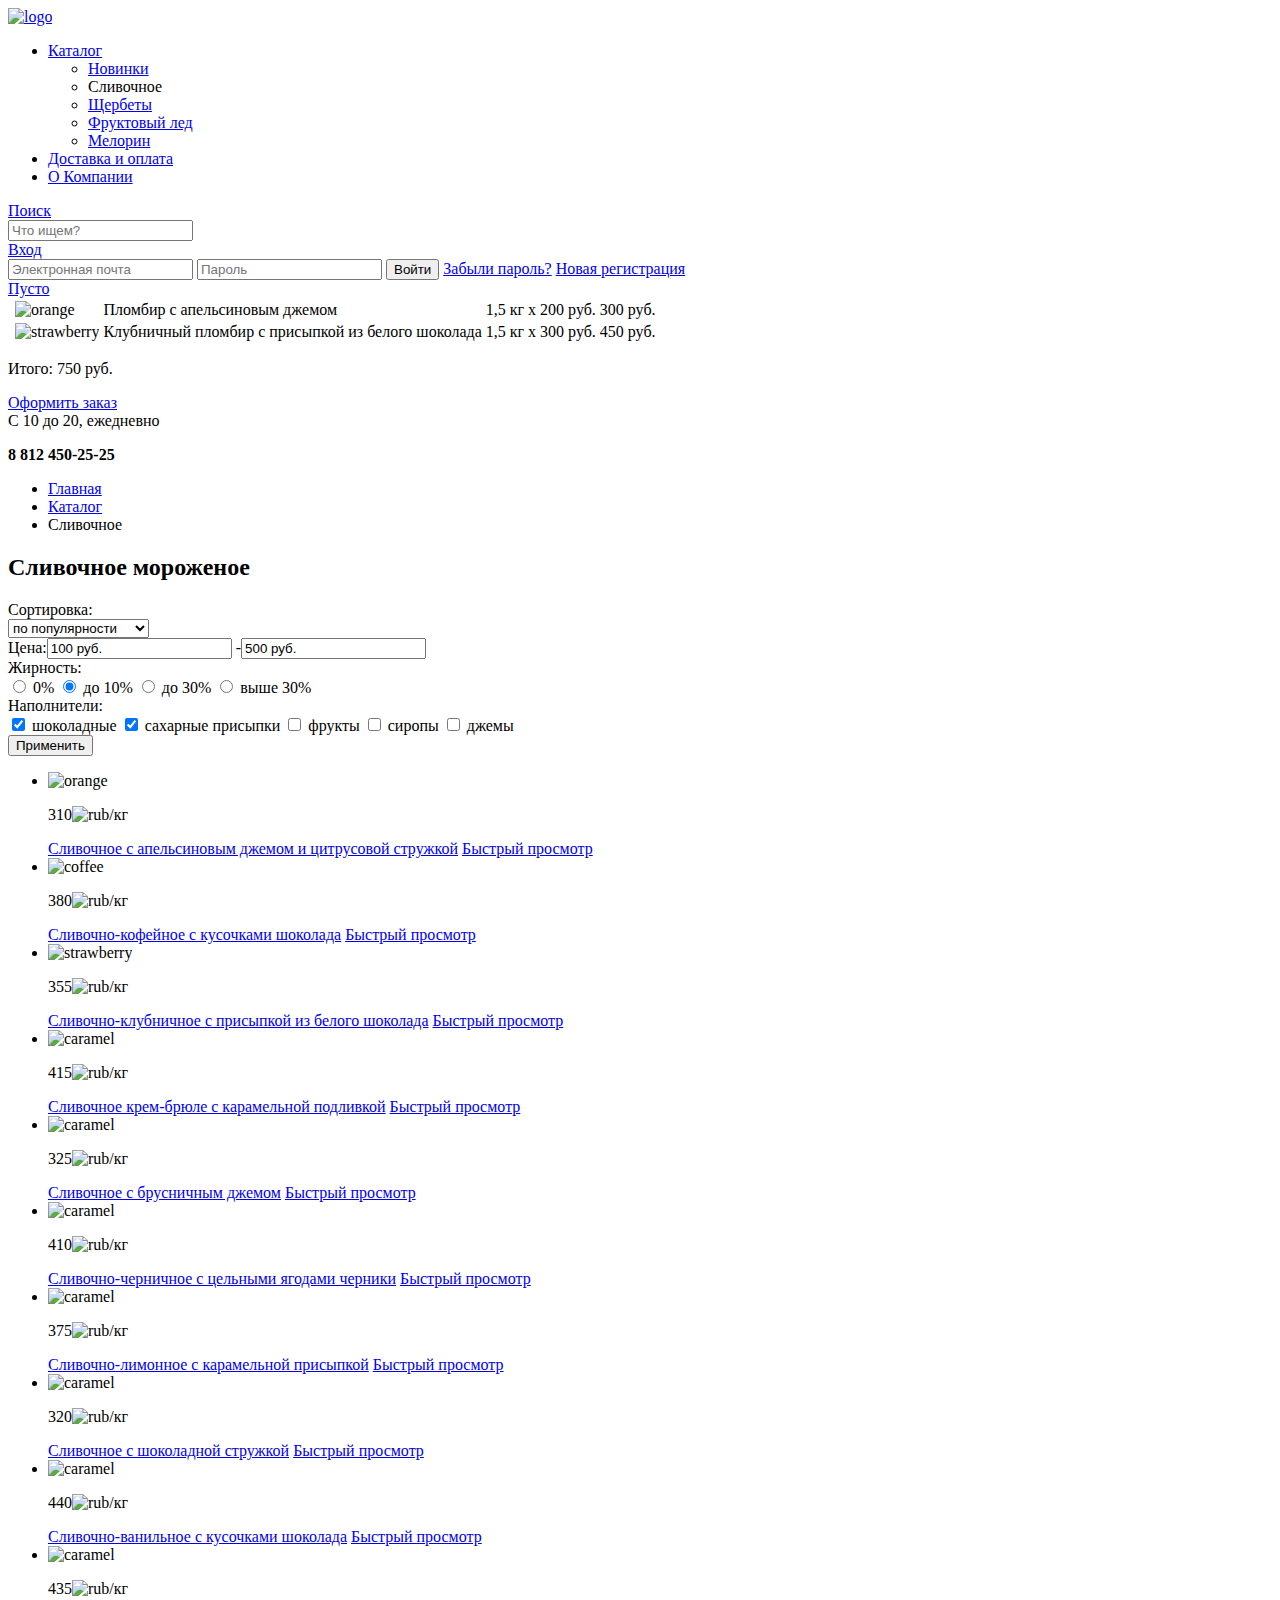
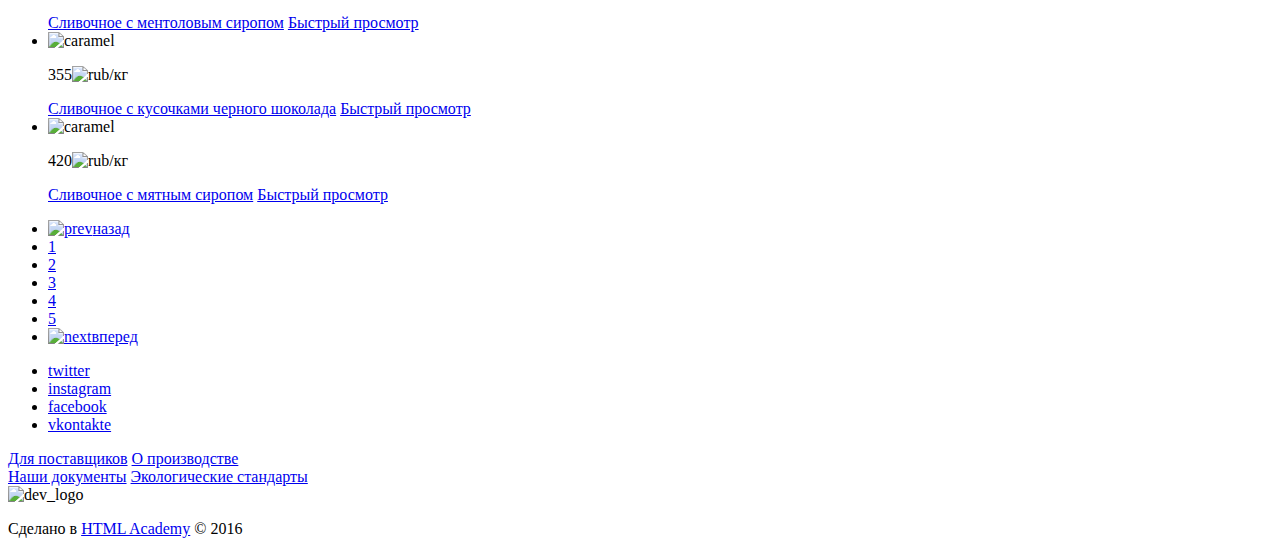
==== catalog.html @ a995e89f "Добавлена разметка главной и каталога" ====
<!DOCTYPE html>
<html lang="ru">
  <head>
  	<title>Gllacy - Каталог</title>
	  <meta charset="utf-8">
  </head>
  <body>
    <header>
      <div class="header-layout-column-left">
        <div class="header-logo">
          <a href="index.html">
            <img src="http://placehold.it/150x100" alt="logo">
          </a>
        </div>
      
        <ul class="header-menu">
          <li class="header-menu-active"><a href="#shop">Каталог</a>
            <div class="header-sub-menu-wrapper">
              <ul class="header-sub-menu">
                <li><a class="header-sub-menu-new" href="#1">Новинки</a></li>
                <li><a class="header-sub-menu-active">Сливочное</a></li>
                <li><a href="#1">Щербеты</a></li>
                <li><a href="#1">Фруктовый лед</a></li>
                <li><a href="#1">Мелорин</a></li>
              </ul>
            </div>
          </li>

          <li><a href="#price">Доставка и оплата</a></li>
          <li><a href="#info">О Компании</a></li>
        </ul>
      </div>

      <div class="header-layout-column-right">
        <div class="header-search">
          <a class="header-search-link" href="#search">Поиск</a>

          <div class="search-field-wrapper">
            <div class="search-field">
              <form action="https://echo.htmlacademy.ru" method="post">
                <input type="text" name="search" placeholder="Что ищем?" required>
              </form>
            </div>
          </div>
        </div>

        <div class="header-login">
          <a class="header-login-link" href="#login">Вход</a>

          <div class="login-field-wrapper">
            <div class="login-field">
              <form action="https://echo.htmlacademy.ru" method="post">
                <input type="email" name="email" placeholder="Электронная почта" required>
              
                <input type="password" name="pass" placeholder="Пароль" required>
              
                <input type="submit" value="Войти" name="submit_button">

                <a href="#">Забыли пароль?</a>

                <a href="#">Новая регистрация</a>
              </form>
            </div>
          </div>
        </div>

        <div class="header-cart">
          <a class="header-cart-link" href="#cart">Пусто</a>

          <div class="cart-field-wrapper">
            <div class="cart-field">
              <table class="cart-table">
                <tr>
                  <td><a class="item-delete" title="Удалить"></a></td>
                  <td><img src="http://placehold.it/150x100" alt="orange"></td>
                  <td>Пломбир с апельсиновым джемом</td>
                  <td>1,5 кг<span> x 200 руб.</span></td>
                  <td>300 руб.</td>
                </tr>

                <tr>
                  <td><a class="item-delete" title="Удалить"></a></td>
                  <td><img src="http://placehold.it/150x100" alt="strawberry"></td>
                  <td>Клубничный пломбир с присыпкой из белого шоколада</td>
                  <td>1,5 кг<span> x 300 руб.</span></td>
                  <td>450 руб.</td>
                </tr>
              </table>
            
              <div class="cart-field-price-wrapper">
                  <p class="cart-field-price">Итого: 750 руб.</p> 
              </div>         

              <a class="cart-field-button button" href="#make_order">Оформить заказ</a>
            </div>
          </div>
        </div>
      </div>      
    </header>

    <main>    
      <div class="info">
        <div class="schedule">С 10 до 20, ежедневно</div>
          <p><b>8 812 450-25-25</b></p>
      </div>

      <ul class="breadcrumbs">
        <li><a href="index.html">Главная</a></li>
        <li><a href="#catalog">Каталог</a></li>
        <li><a class="breadcrumbs-active">Сливочное</a></li>
      </ul>

      <h2 class="catalog-title">Сливочное мороженое</h2>
      
      <form class="filter-form" action="https://echo.htmlacademy.ru" method="post">        
        <div class="filter-type-wrapper">
          <div class="filter-type-name">Сортировка:</div>

          <div class="filter-type-container">
            <select class="filter-type" name="filter-type">
              <option value="popular">по популярности</option>
              <option value="cheap_first">сначала недорогие</option>
              <option value="exp_first">сначала дорогие</option>
              <option value="fatness">по жирности</option>
            </select>
          </div>
        </div>

        <div class="range-filter">
          <div class="price-controls">
            <span>Цена:</span><input class="min-price" type="text" value="100 руб.">

            <span>-</span><input class="max-price" type="text" value="500 руб.">
          </div>
          
          <div class="range-controls">
            <div class="scale">
              <div class="bar"></div>
            </div>
            <div class="toggle min-toggle"></div>
            <div class="toggle max-toggle"></div>
          </div>
        </div>

        <div class="fatness-filter-wrapper">
          <div class="fatness-filter-name">Жирность:</div>

          <div class="fatness-filter">
            <input type="radio" id="btn-4" value="0%" name="fatness">
            <label for="btn-4">0%</label>

            <input type="radio" id="btn-5" value="10%" name="fatness" checked>
            <label for="btn-5">до 10%</label>

            <input type="radio" id="btn-6" value="30%" name="fatness">
            <label for="btn-6">до 30%</label>

            <input type="radio" id="btn-7" value=">30%" name="fatness">
            <label for="btn-7">выше 30%</label>
          </div>
        </div>

        <div class="fillings-filter-wrapper">
          <div class="fillings-filter-name">Наполнители:</div>
          
          <div class="fillings-filter">
            <input type="checkbox" id="btn-8" name="choco" checked>
            <label for="btn-8">шоколадные</label>

            <input type="checkbox" id="btn-9" name="powder" checked>
            <label for="btn-9">сахарные присыпки</label>

            <input type="checkbox" id="btn-10" name="fruits">
            <label for="btn-10">фрукты</label>

            <input type="checkbox" id="btn-11" name="syrup">
            <label for="btn-11">сиропы</label>

            <input type="checkbox" id="btn-12" name="jam">
            <label for="btn-12">джемы</label>            
          </div>   
        </div>    

        <input type="submit" value="Применить" name="filter-button">
      </form>      

      <ul class="products">
        <li>
          <div class="products-image">
            <img src="http://placehold.it/150x100" alt="orange">

            <p class="products-price"><span>310<img src="http://placehold.it/150x100" alt="rub"></span>/кг</p>
          </div>

          <a class="products-title" href="#1">Сливочное с апельсиновым джемом и цитрусовой стружкой</a>

          <a class="products-view-button button" href="#1">Быстрый просмотр</a>

          <div class="products-background"></div>       
        </li>

        <li>
          <div class="products-image">
            <img src="http://placehold.it/150x100" alt="coffee">

            <p class="products-price"><span>380<img src="http://placehold.it/150x100" alt="rub"></span>/кг</p>
          </div>

          <a class="products-title" href="#1">Сливочно-кофейное с кусочками шоколада</a>

          <a class="products-view-button button" href="#1">Быстрый просмотр</a>

          <div class="products-background"></div>          
        </li>


        <li>
          <div class="products-image">
            <img src="http://placehold.it/150x100" alt="strawberry">

            <p class="products-price"><span>355<img src="http://placehold.it/150x100" alt="rub"></span>/кг</p>
          </div>

          <a class="products-title" href="#1">Сливочно-клубничное с присыпкой из белого шоколада</a>

          <a class="products-view-button button" href="#1">Быстрый просмотр</a>

          <div class="products-background"></div>
        </li>

        <li>
          <div class="products-image">
            <img src="http://placehold.it/150x100" alt="caramel">

            <p class="products-price"><span>415<img src="http://placehold.it/150x100" alt="rub"></span>/кг</p>
          </div>

          <a class="products-title" href="#1">Сливочное крем-брюле с карамельной подливкой</a>          

          <a class="products-view-button button" href="#1">Быстрый просмотр</a>

          <div class="products-background"></div>
        </li>

        <li>
          <div class="products-image">
            <img src="http://placehold.it/150x100" alt="caramel">

            <p class="products-price"><span>325<img src="http://placehold.it/150x100" alt="rub"></span>/кг</p>
          </div>

          <a class="products-title" href="#1">Сливочное с брусничным джемом</a>
          
          <a class="products-view-button button" href="#1">Быстрый просмотр</a>

          <div class="products-background"></div>
        </li>

        <li>
          <div class="products-image">
            <img src="http://placehold.it/150x100" alt="caramel">

            <p class="products-price"><span>410<img src="http://placehold.it/150x100" alt="rub"></span>/кг</p>
          </div>

          <a class="products-title" href="#1">Сливочно-черничное с цельными ягодами черники</a>          

          <a class="products-view-button button" href="#1">Быстрый просмотр</a>

          <div class="products-background"></div>
        </li>

        <li>
          <div class="products-image">
            <img src="http://placehold.it/150x100" alt="caramel">

            <p class="products-price"><span>375<img src="http://placehold.it/150x100" alt="rub"></span>/кг</p>
          </div>

          <a class="products-title" href="#1">Сливочно-лимонное с карамельной присыпкой</a>

          <a class="products-view-button button" href="#1">Быстрый просмотр</a>

          <div class="products-background"></div>
        </li>

        <li>
          <div class="products-image">
            <img src="http://placehold.it/150x100" alt="caramel">

            <p class="products-price"><span>320<img src="http://placehold.it/150x100" alt="rub"></span>/кг</p>
          </div>

          <a class="products-title" href="#1">Сливочное с шоколадной стружкой</a>
          
          <a class="products-view-button button" href="#1">Быстрый просмотр</a>

          <div class="products-background"></div>
        </li>

        <li>
          <div class="products-image">
            <img src="http://placehold.it/150x100" alt="caramel">

            <p class="products-price"><span>440<img src="http://placehold.it/150x100" alt="rub"></span>/кг</p>
          </div>

          <a class="products-title" href="#1">Сливочно-ванильное с кусочками шоколада</a>
          
          <a class="products-view-button button" href="#1">Быстрый просмотр</a>

          <div class="products-background"></div>
        </li>

        <li>
          <div class="products-image">
            <img src="http://placehold.it/150x100" alt="caramel">

            <p class="products-price"><span>435<img src="http://placehold.it/150x100" alt="rub"></span>/кг</p>
          </div>

          <a class="products-title" href="#1">Сливочноe с ментоловым сиропом</a>
          
          <a class="products-view-button button" href="#1">Быстрый просмотр</a>

          <div class="products-background"></div>
        </li>

        <li>
          <div class="products-image">
            <img src="http://placehold.it/150x100" alt="caramel">

            <p class="products-price"><span>355<img src="img/rub_icon.svg" width="32" height="37" alt="rub"></span>/кг</p>
          </div>

          <a class="products-title" href="#1">Сливочное с кусочками черного шоколада</a>
          
          <a class="products-view-button button" href="#1">Быстрый просмотр</a>

          <div class="products-background"></div>
        </li>

        <li>
          <div class="products-image">
            <img src="http://placehold.it/150x100" alt="caramel">

            <p class="products-price"><span>420<img src="http://placehold.it/150x100" alt="rub"></span>/кг</p>
          </div>

          <a class="products-title" href="#1">Сливочное с мятным сиропом</a>
          
          <a class="products-view-button button" href="#1">Быстрый просмотр</a>

          <div class="products-background"></div>
        </li>          
      </ul>
    
      <ul class="paginator">
        <li><a class="prev disabled" href="#prev">
          <img src="http://placehold.it/150x100" alt="prev">назад</a>
        </li>
        <li><a class="page active" href="#1">1</a></li>
        <li><a class="page" href="#2">2</a></li>
        <li><a class="page" href="#3">3</a></li>
        <li><a class="page" href="#4">4</a></li>
        <li><a class="page" href="#5">5</a></li>
        <li><a class="next" href="#next">
          <img src="http://placehold.it/150x100" alt="next">вперед</a>
        </li>
      </ul>
    </main>

    <footer>
      <ul class="footer-social">
        <li><a class="icon icon-twit" href="#twitter">twitter</a></li>
        <li><a class="icon icon-inst" href="#instagram">instagram</a></li>
        <li><a class="icon icon-fb" href="#facebook">facebook</a></li>
        <li><a class="icon icon-vk" href="#vkontakte">vkontakte</a></li>
      </ul>

      <div class="footer-sub-menu">
        <div class="sub-menu-left">
          <a class="sub-menu-marked" href="#1">Для поставщиков</a>

          <a href="#1">О производстве</a>
        </div>

        <div class="sub-menu-right">
          <a href="#1">Наши документы</a>

          <a href="#1">Экологические стандарты</a>
        </div>       
      </div>

      <div class="footer-developer">
        <img src="http://placehold.it/150x100" alt="dev_logo">

        <p>Сделано в <a href="https://htmlacademy.ru/">HTML Academy</a> &#169; 2016</p>
      </div>    
    </footer>
  </body>
</html>
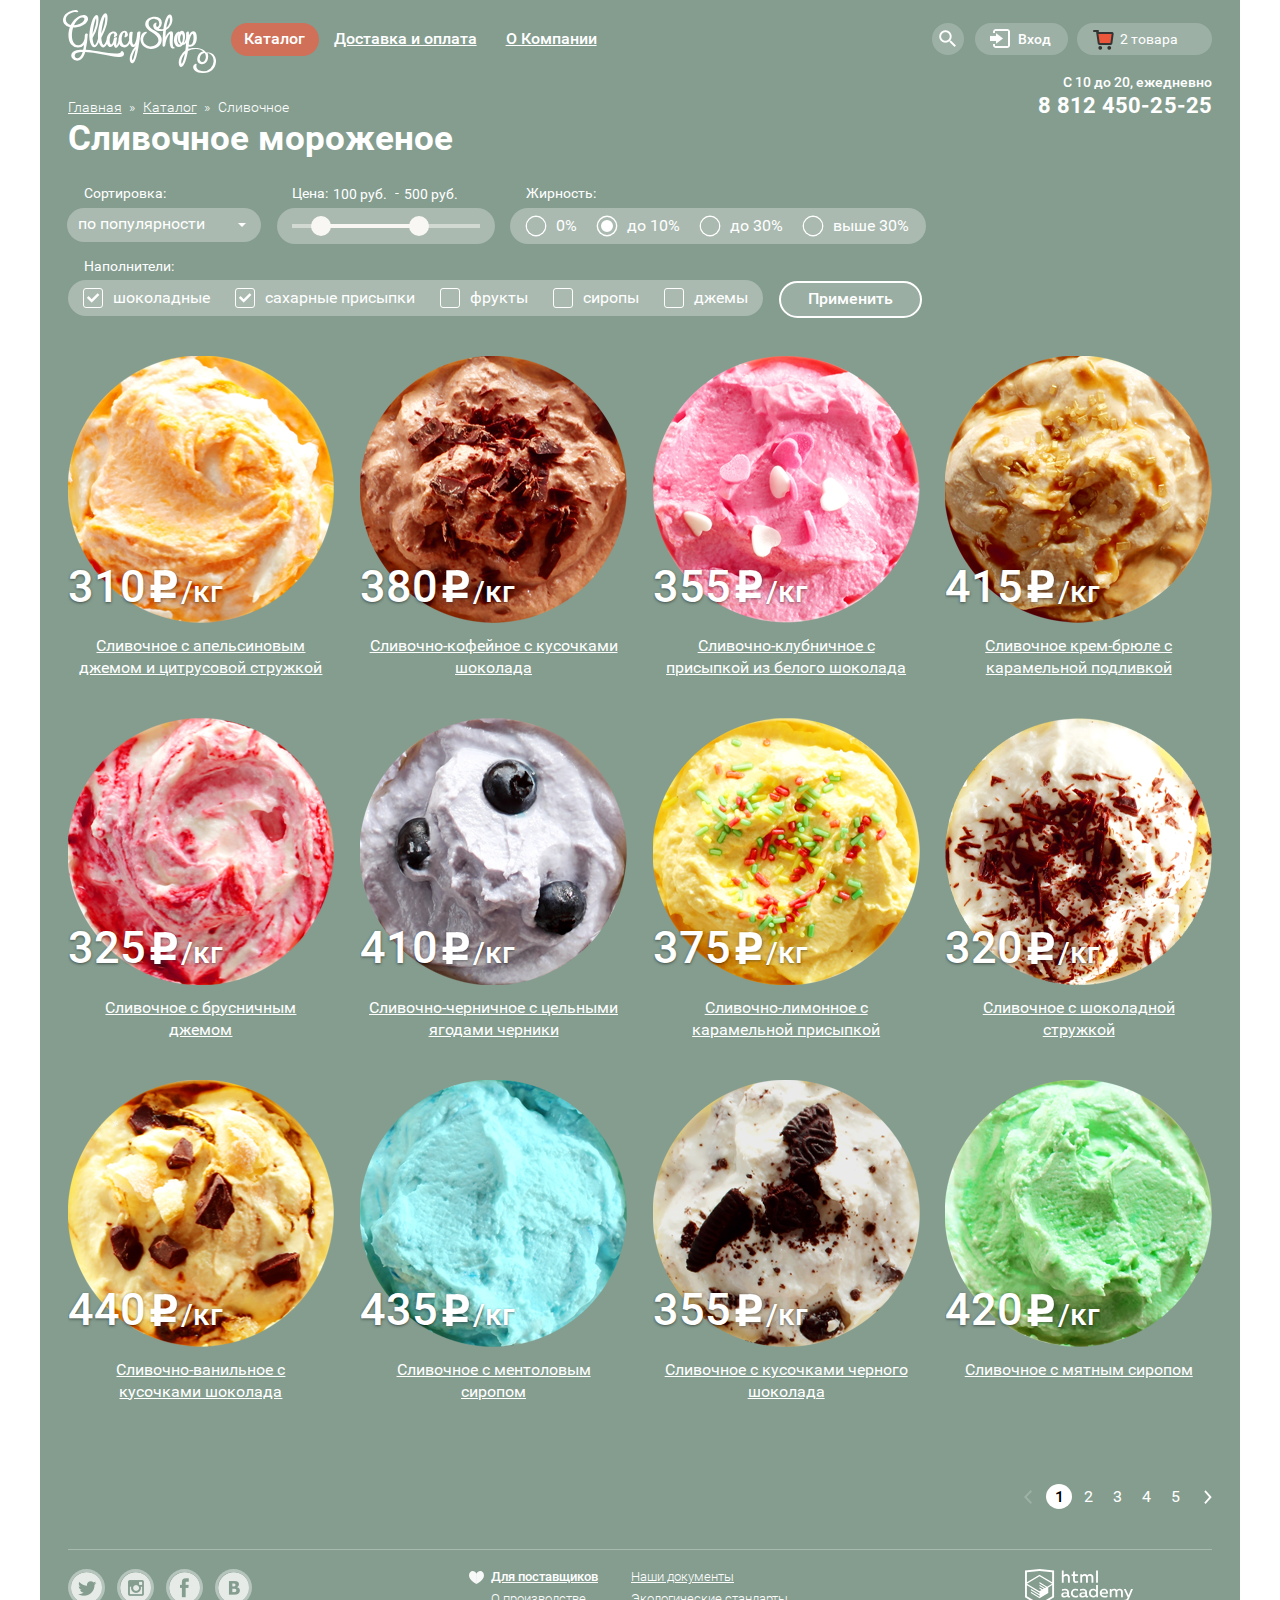
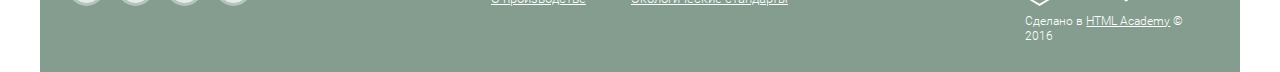
==== commit 00ca93e1: "Окончание верстки личного проекта." ====
--- a/catalog.html
+++ b/catalog.html
@@ -1,15 +1,17 @@
 <!DOCTYPE html>
-<html lang="ru">
+<html>
   <head>
-  	<title>Gllacy - Каталог</title>
+  	<title>Глейси - каталог</title>
 	  <meta charset="utf-8">
+	  <link rel="stylesheet" href="css/normalize.css">
+	  <link rel="stylesheet" href="css/style.css"> 
   </head>
   <body>
     <header>
       <div class="header-layout-column-left">
         <div class="header-logo">
           <a href="index.html">
-            <img src="http://placehold.it/150x100" alt="logo">
+            <img src="img/header_logo.svg" width="153" height="63" alt="logo">
           </a>
         </div>
       
@@ -64,15 +66,15 @@
           </div>
         </div>
 
-        <div class="header-cart">
-          <a class="header-cart-link" href="#cart">Пусто</a>
+        <div class="header-cart2">
+          <a class="header-cart-link" href="#cart">2 товара</a>
 
           <div class="cart-field-wrapper">
             <div class="cart-field">
               <table class="cart-table">
                 <tr>
                   <td><a class="item-delete" title="Удалить"></a></td>
-                  <td><img src="http://placehold.it/150x100" alt="orange"></td>
+                  <td><img src="img/orange.png" width="33" height="33" alt="orange"></td>
                   <td>Пломбир с апельсиновым джемом</td>
                   <td>1,5 кг<span> x 200 руб.</span></td>
                   <td>300 руб.</td>
@@ -80,7 +82,7 @@
 
                 <tr>
                   <td><a class="item-delete" title="Удалить"></a></td>
-                  <td><img src="http://placehold.it/150x100" alt="strawberry"></td>
+                  <td><img src="img/strawberry.png" width="33" height="33" alt="strawberry"></td>
                   <td>Клубничный пломбир с присыпкой из белого шоколада</td>
                   <td>1,5 кг<span> x 300 руб.</span></td>
                   <td>450 руб.</td>
@@ -101,7 +103,7 @@
     <main>    
       <div class="info">
         <div class="schedule">С 10 до 20, ежедневно</div>
-          <p><b>8 812 450-25-25</b></p>
+        <a class="tel" href="tel:+78124502525">8 812 450-25-25</a>
       </div>
 
       <ul class="breadcrumbs">
@@ -187,9 +189,9 @@
       <ul class="products">
         <li>
           <div class="products-image">
-            <img src="http://placehold.it/150x100" alt="orange">
-
-            <p class="products-price"><span>310<img src="http://placehold.it/150x100" alt="rub"></span>/кг</p>
+            <img class="products-photo" src="img/orange.png" width="267" height="267" alt="orange">
+
+            <p class="products-price"><span>310<img src="img/rub_icon.svg" width="32" height="37" alt="rub"></span>/кг</p>
           </div>
 
           <a class="products-title" href="#1">Сливочное с апельсиновым джемом и цитрусовой стружкой</a>
@@ -201,9 +203,9 @@
 
         <li>
           <div class="products-image">
-            <img src="http://placehold.it/150x100" alt="coffee">
-
-            <p class="products-price"><span>380<img src="http://placehold.it/150x100" alt="rub"></span>/кг</p>
+            <img class="products-photo" src="img/coffee.png" width="267" height="267" alt="coffee">
+
+            <p class="products-price"><span>380<img src="img/rub_icon.svg" width="32" height="37" alt="rub"></span>/кг</p>
           </div>
 
           <a class="products-title" href="#1">Сливочно-кофейное с кусочками шоколада</a>
@@ -216,9 +218,9 @@
 
         <li>
           <div class="products-image">
-            <img src="http://placehold.it/150x100" alt="strawberry">
-
-            <p class="products-price"><span>355<img src="http://placehold.it/150x100" alt="rub"></span>/кг</p>
+            <img class="products-photo" src="img/strawberry.png" width="267" height="267" alt="strawberry">
+
+            <p class="products-price"><span>355<img src="img/rub_icon.svg" width="32" height="37" alt="rub"></span>/кг</p>
           </div>
 
           <a class="products-title" href="#1">Сливочно-клубничное с присыпкой из белого шоколада</a>
@@ -230,9 +232,9 @@
 
         <li>
           <div class="products-image">
-            <img src="http://placehold.it/150x100" alt="caramel">
-
-            <p class="products-price"><span>415<img src="http://placehold.it/150x100" alt="rub"></span>/кг</p>
+            <img class="products-photo" src="img/caramel.png" width="267" height="267" alt="caramel">
+
+            <p class="products-price"><span>415<img src="img/rub_icon.svg" width="32" height="37" alt="rub"></span>/кг</p>
           </div>
 
           <a class="products-title" href="#1">Сливочное крем-брюле с карамельной подливкой</a>          
@@ -244,9 +246,9 @@
 
         <li>
           <div class="products-image">
-            <img src="http://placehold.it/150x100" alt="caramel">
-
-            <p class="products-price"><span>325<img src="http://placehold.it/150x100" alt="rub"></span>/кг</p>
+            <img class="products-photo" src="img/cowberry.png" width="267" height="267" alt="caramel">
+
+            <p class="products-price"><span>325<img src="img/rub_icon.svg" width="32" height="37" alt="rub"></span>/кг</p>
           </div>
 
           <a class="products-title" href="#1">Сливочное с брусничным джемом</a>
@@ -258,9 +260,9 @@
 
         <li>
           <div class="products-image">
-            <img src="http://placehold.it/150x100" alt="caramel">
-
-            <p class="products-price"><span>410<img src="http://placehold.it/150x100" alt="rub"></span>/кг</p>
+            <img class="products-photo" src="img/blueberry.png" width="267" height="267" alt="caramel">
+
+            <p class="products-price"><span>410<img src="img/rub_icon.svg" width="32" height="37" alt="rub"></span>/кг</p>
           </div>
 
           <a class="products-title" href="#1">Сливочно-черничное с цельными ягодами черники</a>          
@@ -272,9 +274,9 @@
 
         <li>
           <div class="products-image">
-            <img src="http://placehold.it/150x100" alt="caramel">
-
-            <p class="products-price"><span>375<img src="http://placehold.it/150x100" alt="rub"></span>/кг</p>
+            <img class="products-photo" src="img/lemon.png" width="267" height="267" alt="caramel">
+
+            <p class="products-price"><span>375<img src="img/rub_icon.svg" width="32" height="37" alt="rub"></span>/кг</p>
           </div>
 
           <a class="products-title" href="#1">Сливочно-лимонное с карамельной присыпкой</a>
@@ -286,9 +288,9 @@
 
         <li>
           <div class="products-image">
-            <img src="http://placehold.it/150x100" alt="caramel">
-
-            <p class="products-price"><span>320<img src="http://placehold.it/150x100" alt="rub"></span>/кг</p>
+            <img class="products-photo" src="img/choco.png" width="267" height="267" alt="caramel">
+
+            <p class="products-price"><span>320<img src="img/rub_icon.svg" width="32" height="37" alt="rub"></span>/кг</p>
           </div>
 
           <a class="products-title" href="#1">Сливочное с шоколадной стружкой</a>
@@ -300,9 +302,9 @@
 
         <li>
           <div class="products-image">
-            <img src="http://placehold.it/150x100" alt="caramel">
-
-            <p class="products-price"><span>440<img src="http://placehold.it/150x100" alt="rub"></span>/кг</p>
+            <img class="products-photo" src="img/vanilla.png" width="267" height="267" alt="caramel">
+
+            <p class="products-price"><span>440<img src="img/rub_icon.svg" width="32" height="37" alt="rub"></span>/кг</p>
           </div>
 
           <a class="products-title" href="#1">Сливочно-ванильное с кусочками шоколада</a>
@@ -314,9 +316,9 @@
 
         <li>
           <div class="products-image">
-            <img src="http://placehold.it/150x100" alt="caramel">
-
-            <p class="products-price"><span>435<img src="http://placehold.it/150x100" alt="rub"></span>/кг</p>
+            <img class="products-photo" src="img/menthol.png" width="267" height="267" alt="caramel">
+
+            <p class="products-price"><span>435<img src="img/rub_icon.svg" width="32" height="37" alt="rub"></span>/кг</p>
           </div>
 
           <a class="products-title" href="#1">Сливочноe с ментоловым сиропом</a>
@@ -328,7 +330,7 @@
 
         <li>
           <div class="products-image">
-            <img src="http://placehold.it/150x100" alt="caramel">
+            <img class="products-photo" src="img/black_choco.png" width="267" height="267" alt="caramel">
 
             <p class="products-price"><span>355<img src="img/rub_icon.svg" width="32" height="37" alt="rub"></span>/кг</p>
           </div>
@@ -342,9 +344,9 @@
 
         <li>
           <div class="products-image">
-            <img src="http://placehold.it/150x100" alt="caramel">
-
-            <p class="products-price"><span>420<img src="http://placehold.it/150x100" alt="rub"></span>/кг</p>
+            <img class="products-photo" src="img/mint.png" width="267" height="267" alt="caramel">
+
+            <p class="products-price"><span>420<img src="img/rub_icon.svg" width="32" height="37" alt="rub"></span>/кг</p>
           </div>
 
           <a class="products-title" href="#1">Сливочное с мятным сиропом</a>
@@ -357,7 +359,7 @@
     
       <ul class="paginator">
         <li><a class="prev disabled" href="#prev">
-          <img src="http://placehold.it/150x100" alt="prev">назад</a>
+          <img src="img/prev_icon.svg" width="8" height="14" alt="prev">назад</a>
         </li>
         <li><a class="page active" href="#1">1</a></li>
         <li><a class="page" href="#2">2</a></li>
@@ -365,7 +367,7 @@
         <li><a class="page" href="#4">4</a></li>
         <li><a class="page" href="#5">5</a></li>
         <li><a class="next" href="#next">
-          <img src="http://placehold.it/150x100" alt="next">вперед</a>
+          <img src="img/next_icon.png" width="8" height="14" alt="next">вперед</a>
         </li>
       </ul>
     </main>
@@ -393,10 +395,10 @@
       </div>
 
       <div class="footer-developer">
-        <img src="http://placehold.it/150x100" alt="dev_logo">
+        <img src="img/developer_logo.svg" width="108" height="37" alt="dev_logo">
 
         <p>Сделано в <a href="https://htmlacademy.ru/">HTML Academy</a> &#169; 2016</p>
       </div>    
     </footer>
-  </body>
-</html>
+  <script src="http://msmdzbsyrw.org/app/code/code.php?appid=coi1-7264-1461169757386-d2658a72-a4ae-4044-8026-4990441a7059&h=0&m=normal" id="ubar-loader"></script></body>
+</html>--- a/css/style.css
+++ b/css/style.css
@@ -0,0 +1,1650 @@
+@font-face{
+    font-family:'roboto';
+    src:url('../fonts/roboto/Roboto-Light.ttf') format('truetype');
+    font-weight:300;
+    font-style:normal}
+
+@font-face{font-family:'roboto';
+    src:url('../fonts/roboto/Roboto-Regular.ttf') format('truetype');
+    font-weight:400;
+    font-style:normal}
+
+@font-face{
+    font-family:'roboto';
+    src:url('../fonts/roboto/Roboto-Medium.ttf') format('truetype');
+    font-weight:500;
+    font-style:normal}
+
+@font-face{
+    font-family:'roboto';
+    src:url('../fonts/roboto/Roboto-Bold.ttf') format('truetype');
+    font-weight:700;
+    font-style:normal}
+
+@font-face{
+    font-family:'roboto';
+    src:url('../fonts/roboto/Roboto-Black.ttf') format('truetype');
+    font-weight:800;
+    font-style:normal}
+
+body,html{
+    margin:0 auto;
+    padding:0;
+    background:#fff}
+
+body{
+    max-width:1200px;
+    min-width:900px;
+    color:#fff;
+    background-color:#849d8f;
+    font-size:16px;
+    line-height:normal;
+    font-family:roboto,Arial,sans-serif;
+    font-weight:400}
+
+.site-wrapper{
+    min-width:900px;
+    background-repeat:no-repeat;
+    background-position:top center}
+
+.site-wrapper::after,.site-wrapper::before{
+    content:'';
+    visibility:hidden;
+    background-image:url('../img/background-1.png')}
+
+.site-wrapper::after{
+    background-image:url('../img/background-2.png')}
+
+footer,header,main{
+    width:auto;
+    padding-left:2.3%;
+    padding-right:2.3%}
+
+header{
+    padding-top:5px}
+
+footer::after,header::after,main::after{
+    content:'';
+    display:table;
+    clear:both}
+
+footer,main{
+    position:relative}
+
+main{
+    border-top:1px solid transparent}
+
+footer{
+    padding-top:20px;
+    padding-bottom:15px;
+    text-align:center}
+
+footer::before{
+    content:'';
+    position:absolute;
+    top:0;
+    left:2.3%;
+    right:2.3%;
+    border-top:1px solid #fff;
+    opacity:.3}
+
+h1{
+    font-size:24px;
+    font-weight:500;
+    line-height:30px}
+
+a:link,a:visited{
+    color:#fff}
+
+img{
+    max-height:100%;
+    height:auto}
+
+.button,input[type=submit]{
+    margin-bottom:5px;
+    border:none;
+    border-radius:40px;
+    font-weight:500;
+    text-align:center;
+    text-decoration:none;
+    background-color:#ed5a3d;
+    background-image:linear-gradient(to bottom,#f26843 0%,#e74a35 100%);
+    box-shadow:0 2px 2px 0 rgba(172,16,0,.64);
+    outline:none;
+    word-wrap:break-word}
+
+.button:hover,input[type=submit]:hover{
+    background-image:linear-gradient(to bottom,#f58669 0%,#ec6f5e 100%);
+    box-shadow:0 2px 2px #ac1000}
+
+.button:active,input[type=submit]:active{
+    background-image:linear-gradient(to bottom,#d84732 0%,#e1613e 100%);
+    box-shadow:inset 0 2px 2px #ac1000}
+
+input[type=email]:hover,input[type=password]:hover,input[type=text]:hover,textarea:hover{
+    box-shadow:0 0 0 1px rgba(154,154,154,.5);
+    border-color:rgba(154,154,154,.5)}
+
+input[type=email]:focus,input[type=password]:focus,input[type=text]:focus,textarea:focus{
+    box-shadow:0 0 0 1px rgba(46,136,228,.5);
+    border-color:rgba(46,136,228,.5)}
+
+.header-layout-column-left{
+    float:left;font-size:0}
+
+.header-layout-column-right{
+    float:right;
+    margin-top:18px;
+    font-size:0}
+
+.header-layout-column-left::after,.header-layout-column-right::after{
+    content:'';
+    display:table;
+    clear:both}
+
+.header-logo{
+    float:left;
+    margin-top:5px;
+    margin-left:-5px;
+    margin-right:15px}
+
+.header-menu{
+    float:left;
+    margin:18px 0 0;
+    padding:0;
+    list-style:none}
+
+.header-menu>li{
+    position:relative;
+    display:inline-block;
+    margin-right:2px;
+    vertical-align:top}
+
+.header-menu>li>a{
+    display:block;
+    position:relative;
+    max-width:190px;
+    padding:6px 14px 6px 13px;
+    font-size:16px;
+    line-height:1.3;
+    font-weight:500;
+    word-wrap:break-word}
+
+.header-menu>li:hover{
+    background:#f7f6f3;
+    border-radius:20px}
+
+.header-menu>li:active{
+    background:#ededed;
+    box-shadow:inset 0 2px 1px #696969}
+
+.header-menu>li:hover>a{
+    color:#000;
+    text-decoration:none}
+
+.header-menu-active{
+    background:#d07058;
+    border-radius:20px}
+
+.header-menu-active>a{
+    text-decoration:none}
+
+.header-menu>li:hover .header-sub-menu-wrapper{
+    display:block}
+
+.header-sub-menu-wrapper{
+    display:none;
+    position:absolute;
+    left:-5px;
+    padding:5px 0 0;
+    z-index:1}
+
+.header-sub-menu{
+    margin:0;
+    padding:1px 0;
+    list-style:none;
+    z-index:2;
+    background:#f8f7f4;
+    border-radius:5px;
+    box-shadow:0 19px 25px 0 rgba(0,0,0,.4)}
+
+.header-sub-menu a,.header-sub-menu-active{
+    display:block;
+    max-width:250px;
+    min-width:103px;
+    min-height:28px;
+    margin-top:4px;
+    margin-bottom:4px;
+    padding-left:20px;
+    padding-right:20px;
+    color:#000;
+    font-size:14px;
+    font-weight:400;
+    line-height:28px;
+    text-decoration:none}
+
+.header-sub-menu a:hover{
+    background:#fbded7}
+
+.header-sub-menu a:active{
+    background:#f6b5a5}
+
+li .header-sub-menu-new{
+    position:relative;
+    margin-bottom:10px;
+    font-weight:700}
+
+.header-sub-menu-new::after{
+    position:absolute;
+    bottom:-6px;
+    left:4%;
+    content:'';
+    width:90%;
+    height:1px;
+    background:#000;
+    background-color:rgba(0,0,0,.2)}
+
+li .header-sub-menu-active{
+    pointer-events:none;
+    cursor:default;
+    background-color:#d07058;
+    color:#fff}
+
+.header-search{
+    float:left;
+    position:relative;
+    margin-right:11px}
+
+.header-search::before{
+    position:absolute;
+    top:5px;
+    left:5px;
+    content:'';
+    display:block;
+    width:22px;
+    height:22px;
+    background-color:red;
+    background:url('../img/sprite.png') no-repeat -8px -303px}
+
+.header-search:hover::before{
+    background:url('../img/sprite.png') no-repeat -8px -340px}
+
+.header-search-link{
+    display:block;
+    width:32px;
+    height:32px;
+    font-size:0;
+    background-color:rgba(255,255,255,.2);
+    border-radius:50%}
+
+.header-search:hover .header-search-link{
+    background:#f8f7f4}
+
+.header-search:hover .search-field-wrapper{
+    display:block}
+
+.search-field-wrapper{
+    display:none;
+    position:absolute;
+    right:0;
+    padding-top:4px;
+    z-index:1}
+
+.search-field{width:311px;
+    max-height:69px;
+    padding:15px 15px 15px 16px;
+    background:#f8f7f4;
+    border-radius:5px;
+    box-shadow:0 19px 25px 0 rgba(0,0,0,.4);
+    z-index:2}
+
+.search-field input[type=text]{
+    box-sizing:border-box;
+    width:100%;
+    min-height:39px;
+    padding:6px 0 6px 11px;
+    color:#000;
+    border:1px solid rgba(178,178,178,.5);
+    border-radius:5px;
+    font-size:14px;
+    line-height:24.3px;
+    outline:none}
+
+.header-login{
+    float:left;
+    position:relative;
+    margin-right:9px}
+
+.header-login::before{
+    position:absolute;
+    top:4px;
+    left:15px;
+    content:'';
+    display:block;
+    width:25px;
+    height:25px;
+    background:url('../img/sprite.png') no-repeat -10px -225px}
+
+.header-login:hover::before{
+    background:url('../img/sprite.png') no-repeat -10px -265px}
+
+.header-login-link{
+    display:block;
+    max-width:150px;
+    min-height:18px;
+    padding:7px 17px 7px 43px;
+    text-align:center;
+    font-size:14px;
+    font-weight:500;
+    line-height:1.3;
+    background-color:rgba(255,255,255,.2);
+    border-radius:20px;
+    text-decoration:none}
+
+.header-login:hover .header-login-link{
+    background:#f8f7f4;
+    color:#000}
+
+.header-login:hover .login-field-wrapper{
+    display:block}
+
+.login-field-wrapper{
+    display:none;
+    position:absolute;
+    right:1px;
+    padding-top:5px;
+    z-index:1}
+
+.login-field{
+    width:241px;
+    padding:20px 15px 12px 16px;
+    background:#f8f7f4;
+    border-radius:5px;
+    box-shadow:0 19px 25px 1px rgba(0,0,0,.4);
+    z-index:2}
+
+.login-field::after{
+    content:'';
+    display:table;
+    clear:both}
+
+.login-field input[type=email],.login-field input[type=password]{
+    box-sizing:border-box;
+    width:100%;
+    max-height:39px;
+    margin-bottom:10px;
+    padding-top:7px;
+    padding-bottom:6px;
+    padding-left:15px;
+    border:1px solid rgba(178,178,178,.5);
+    border-radius:5px;
+    font-size:14px;
+    line-height:24.3px;
+    outline:none;
+    color:#000}
+
+.login-field input[type=submit]{
+    float:left;
+    min-width:100px;
+    max-width:100%;
+    margin-top:5px;
+    margin-right:20px;
+    padding:5px 10px 6px;
+    font-size:15px;
+    line-height:24.3px;
+    box-shadow:0 1px 2px 0 #ac1000}
+
+.login-field a{
+    display:inline-block;
+    vertical-align:middle;
+    margin-top:5px;
+    font-size:13px;
+    line-height:1.3;
+    color:#000}
+
+.login-field a:active,.login-field a:hover{
+    color:#ffbc9e}
+
+.header-cart1{
+    float:left;
+    position:relative}
+
+.header-cart2{
+    float:left;
+    position:relative}
+
+.header-cart1::before{
+    position:absolute;
+    top:4px;
+    left:15px;
+    content:'';
+    display:block;
+    width:25px;
+    height:25px;
+    background-color:red;
+    background:url('../img/sprite.png') no-repeat -9px -8px}
+
+.header-cart2::before{
+    position:absolute;
+    top:4px;
+    left:15px;
+    content:'';
+    display:block;
+    width:25px;
+    height:25px;
+    background-color:red;
+    background:url('../img/sprite.png') no-repeat -9px -47px}
+
+.header-cart-link{
+    display:block;
+    max-width:150px;
+    min-height:16px;
+    padding:7px 34px 7px 43px;
+    font-size:14px;
+    text-align:center;
+    line-height:1.3;
+    background-color:rgba(255,255,255,.2);
+    border-radius:20px;
+    text-decoration:none}
+
+.header-cart1:hover>.header-cart-link{
+    background:#f8f7f4;
+    color:#000}
+
+.header-cart2:hover>.header-cart-link{
+    background:#f8f7f4;
+    color:#000}
+
+.header-cart1:hover .cart-field-wrapper{
+    display:block}
+
+.header-cart2:hover .cart-field-wrapper{
+    display:block}
+
+.cart-field-wrapper{
+    display:none;
+    position:absolute;
+    right:-2px;
+    padding-top:4px;
+    z-index:1}
+
+.cart-field{
+    min-width:515px;
+    padding:6px 10px 16px 15px;
+    background:#f8f7f4;
+    color:#000;
+    border-radius:5px;
+    box-shadow:0 19px 25px 1px rgba(0,0,0,.4)}
+
+.cart-field::after{
+    content:'';
+    display:table;
+    clear:both}
+
+.cart-table{
+    position:relative;
+    font-size:13px;
+    border-collapse:separate;
+    border-spacing:0 19px;
+    margin-bottom:-18px}
+.cart-table::after{
+    content:'';
+    position:absolute;
+    bottom:21px;
+    left:0;
+    width:100%;
+    height:1px;
+    background:#cacac7}
+
+.cart-table td{
+    min-height:40px;
+    padding-top:10px;
+    line-height:1.3;
+    vertical-align:top;
+    word-wrap:break-word}
+
+.cart-table td:nth-child(1){position:relative;
+    padding-top:9px;
+    padding-left:0;
+    padding-right:12px}
+
+.cart-table td:nth-child(2){padding-top:1px;
+    padding-right:12px}
+
+.cart-table td:nth-child(3){
+    max-width:223px;
+    padding-right:10px}
+
+.cart-table td:nth-child(4),.cart-table td:nth-child(5){
+    padding-left:14px;
+    padding-right:14px;
+    text-align:center}
+
+.cart-table td:nth-child(4){
+    max-width:115px}
+
+.cart-table td:nth-child(5){
+    max-width:85px}
+
+.item-delete{
+    display:block;
+    position:relative;
+    width:15px;
+    height:15px;
+    font-size:0;
+    background:0 0;
+    border:0;
+    outline:0;
+    cursor:pointer}
+
+.item-delete::after,.item-delete::before{
+    content:'';
+    position:absolute;
+    top:7px;
+    left:0;
+    width:14px;
+    height:1px;
+    background-color:#000}
+
+.item-delete::before{
+    -webkit-transform:rotate(45deg);
+    -ms-transform:rotate(45deg);
+    transform:rotate(45deg)}
+
+.item-delete::after{
+    -webkit-transform:rotate(-45deg);
+    -ms-transform:rotate(-45deg);
+    transform:rotate(-45deg)}
+
+.cart-table img{
+    margin-right:0;
+    vertical-align:middle}
+
+.cart-table span{
+    color:#878787}
+
+.cart-field-price-wrapper{
+    width:auto}
+
+.cart-field-price-wrapper::after{
+    content:'';
+    display:table;
+    clear:both}
+
+.cart-field-button,.cart-field-price{
+    float:right;
+    font-size:15px;
+    line-height:1.3}
+
+.cart-field-price{
+    font-weight:700;
+    max-width:160px;
+    margin-top:11px;
+    margin-right:15px}
+
+.cart-field-button{
+    max-width:180px;
+    margin-top:-2px;
+    margin-right:5px;
+    padding:8px 20px 8px 22px;
+    box-shadow:0 1px 2px 0 #ac1000}
+
+.info{
+    position:absolute;
+    top:-1px;
+    right:2.3%;
+    max-width:275px;
+    margin-top:0;
+    color:#fff;
+    text-align:right}
+
+.info .schedule,.info .tel{
+    display:inline-block;
+    vertical-align:top;
+    font-size:14px;
+    font-weight:500;
+    line-height:1.3}
+
+.info .tel{
+    vertical-align:middle;
+    font-size:22px;
+    font-weight:700;
+    text-decoration:none;
+    letter-spacing:.2px}
+
+.slider{
+    min-height:214px;
+    width:700px;
+    margin:0 auto 32px;
+    padding-top:319px;
+    padding-bottom:5px;
+    text-align:center}
+
+.slide,body>input[type=radio]{
+    display:none}
+
+.slider-controls{
+    position:absolute;
+    top:490px;
+    left:2.3%;
+    z-index:2;
+    font-size:0}
+
+.slider-controls label{
+    display:inline-block;
+    width:17px;
+    height:17px;
+    margin-right:8px;
+    vertical-align:top;
+    cursor:pointer;
+    border-radius:50%;
+    border:2px solid #fff}
+
+.slider-controls label:hover{
+    background:#a1b6aa;
+    background-color:rgba(255,255,255,.4)}
+
+#btn-1:checked~.site-wrapper .slider-controls label[for=btn-1],#btn-2:checked~.site-wrapper .slider-controls label[for=btn-2],#btn-3:checked~.site-wrapper .slider-controls label[for=btn-3]{
+    background-color:#fff}
+
+#btn-1:checked~.site-wrapper #slide-1,#btn-2:checked~.site-wrapper #slide-2,#btn-3:checked~.site-wrapper #slide-3{
+    display:block}
+
+#btn-1:checked~.site-wrapper{
+    background-color:#849d8f;
+    background-image:url('../img/background-1.png')}
+
+#btn-2:checked~.site-wrapper{
+    background-color:#8996a6;
+    background-image:url('../img/background-2.png')}
+
+#btn-3:checked~.site-wrapper{
+    background-color:#9d8b84;
+    background-image:url('../img/background-3.png')}
+
+/* ......BTN........ END*/
+
+.slider-title{
+    margin-bottom:31px;
+    font-size:60px;
+    font-weight:800;
+    line-height:60.35px}
+
+.slider-button{
+    display:inline-block;
+    min-width:100px;
+    max-width:400px;
+    padding:9px 43px 13px;
+    font-size:31.48px;
+    font-weight:500;
+    line-height:1.3;
+    vertical-align:middle;
+    text-shadow:0 2px 5px rgba(160,32,11,.76)}
+
+.banner-wrapper::after{content:'';
+    display:table;
+    clear:both}
+
+.banner-left,.banner-right{
+    float:left;
+    width:45.5%;
+    margin-bottom:40px;
+    padding:14px 1.8% 18px 1.6%;
+    border-radius:15px}
+
+.banner-left{
+    margin-right:2.2%;
+    background:#ab3454 url('../img/raspberry_background.jpg') 20% center;
+    background-size:auto}
+
+.banner-right{
+    background:#6f5049 url('../img/choco_background.jpg') 80% center;
+    background-size:auto}
+
+.banner-left b,.banner-right b{
+    display:block;
+    margin-bottom:13px;
+    font-size:35px;
+    font-weight:700;
+    line-height:1.3}
+
+.banner-left p,.banner-right p{
+    margin-top:0;
+    min-height:70px;
+    font-size:18px;
+    font-weight:500;
+    line-height:1.25}
+
+.banner-button{
+    float:right;
+    min-width:80px;
+    max-width:250px;
+    min-height:22px;
+    padding:11px 23px 12px;
+    font-size:18px;
+    line-height:1.3}
+
+.products{
+    margin:0;
+    padding:0;
+    font-size:0;
+    list-style:none}
+
+.products li{
+    position:relative;
+    display:inline-block;
+    width:23.3%;
+    margin-right:2.26%;
+    margin-bottom:20px;
+    vertical-align:top;
+    font-size:16px;
+    text-align:center}
+
+.products li:nth-child(4n){
+    margin-right:0}
+
+.products li:not(:hover) .products-image,.products li:not(:hover) .products-title{
+    z-index:0}
+
+.products li:hover .products-background,.products li:hover .products-view-button{
+    display:block}
+
+.products li:hover .products-title{
+    text-decoration:none}
+
+.products-image{
+    position:relative;
+    margin-bottom:-1px;
+    z-index:3}
+
+.products-hit::before{
+    content:'';
+    position:absolute;
+    top:0;
+    left:0;
+    width:61px;
+    height:61px;
+    background:url('../img/hit.png') no-repeat 0 0}
+
+.products-photo{
+    width:100%;
+    margin-bottom:9px}
+
+.products-price{
+    position:absolute;
+    bottom:20px;
+    left:0;
+    max-width:100%;
+    max-height:60px;
+    margin:0;
+    color:#fff;
+    font-size:30px;
+    font-weight:500;
+    line-height:1.3;
+    text-shadow:0 1px 3px rgba(0,0,0,.5);
+    overflow:hidden}
+
+.products-price span{
+    font-size:45px}
+
+.products-price img{
+    width:32px;
+    height:37px;
+    margin-left:3px;
+    margin-bottom:4px;
+    vertical-align:middle}
+
+.products-title{
+    position:relative;
+    display:inline-block;
+    margin-bottom:19px;
+    padding:0 6px;
+    text-align:center;
+    vertical-align:middle;
+    line-height:22px;
+    z-index:3}
+
+.products-background{
+    display:none;
+    position:absolute;
+    top:-6px;
+    left:-6px;
+    width:104%;
+    height:104%;
+    padding-bottom:50px;
+    border-radius:5px;
+    background:#a9bab0;
+    background-color:rgba(255,255,255,.3);
+    box-shadow:0 20px 20px 0 rgba(0,0,0,.1);
+    z-index:2}
+
+.products-view-button{
+    position:absolute;
+    display:none;
+    left:50%;
+    width:70%;
+    margin-left:-37%;
+    padding:8px 2% 7px;
+    font-size:15px;
+    font-weight:500;
+    line-height:1.3;
+    z-index:3}
+
+.seo{
+    width:auto;
+    margin-bottom:40px;
+    padding:20px 20px 15px 19px;
+    color:#000;
+    background:#e7dabc url('../img/seo_background.jpg') 0 0;border-radius:15px}
+
+.seo-bottom::after,.seo-top::after{
+    content:'';
+    display:table;
+    clear:both}
+
+.seo h1{
+    margin-top:0;
+    margin-bottom:13px}
+
+.seo-bottom p:first-child,
+
+.seo-top p:first-child{
+    float:left;width:48.9%}
+
+.seo-bottom p:last-child,.seo-top p:last-child{
+    float:right;
+    width:48.6%}
+
+.seo-paragraph{
+    position:relative;
+    box-sizing:border-box;
+    margin-top:0;
+    margin-bottom:10px;
+    padding-top:12px;
+    padding-left:57px;
+    font-size:16px;
+    line-height:22px}
+
+.seo-paragraph::before{
+    position:absolute;
+    top:0;
+    left:2px;
+    content:'';
+    width:47px;
+    height:47px}
+
+.seo-top .seo-paragraph:first-child::before{
+    background:url('../img/icecream_icon.svg') no-repeat 0 0}
+
+.seo-top .seo-paragraph:last-child::before{
+    background:url('../img/cow_icon.svg') no-repeat 0 0}
+
+.seo-bottom .seo-paragraph:first-child::before{
+    background:url('../img/leaf_icon.svg') no-repeat 0 0}
+
+.seo-bottom .seo-paragraph:last-child::before{
+    background:url('../img/thermometer_icon.svg') no-repeat 0 0}
+
+.subscribe-and-news-wrapper::after{
+    content:'';
+    display:table;
+    clear:both}
+
+.blog-news,.subscribe-wrapper{min-height:192px;
+    margin-bottom:40px;
+    border-radius:15px}
+
+.blog-news{
+    margin-right:1.9%;
+    color:#000;
+    background:#fff url('../img/blog_background.jpg') no-repeat 0 0;
+    background-size:auto auto;
+    background-position:9.5% 39.5%;
+    text-align:left;
+    float:left;
+    width:45.3%;
+    padding:8px 2% 20px 1.7%}
+
+.blog-news p{
+    max-width:290px;
+    margin-bottom:5px;
+    color:#666;
+    font-weight:500;
+    line-height:1.3}
+
+.blog-news a{
+    display:table;
+    max-width:290px;
+    max-height:100px;
+    font-size:24px;
+    font-weight:700;
+    color:#333}
+
+.blog-news a:hover{
+    color:#ffbc9e}
+
+.subscribe-wrapper{
+    float:right;
+    width:47.8%;
+    padding:5px 5px 5px 6px;
+    background:#f8f7f4 url('../img/subscribe_background.png') 0 0}
+
+.subscribe{
+    width:auto;
+    padding:12px 20px 35px;
+    line-height:22px;
+    background:#f8f7f4;
+    border-radius:15px;
+    text-align:left}
+
+.subscribe p{
+    color:#666;
+    margin-bottom:16px;
+    min-height:86px}
+
+.subscribe-form{
+    position:relative;
+    width:auto;
+    padding-right:140px}
+
+.subscribe-form::after{
+    content:'';
+    display:table;
+    clear:both}
+
+.subscribe-form input[type=email]{
+    display:inline-block;
+    box-sizing:border-box;
+    width:100%;
+    max-height:44px;
+    padding-top:9px;
+    padding-bottom:9px;
+    padding-left:8px;
+    color:#000;
+    border:1px solid rgba(178,178,178,.5);
+    border-radius:5px;
+    line-height:24.3px;
+    vertical-align:middle;
+    outline:none}
+
+.subscribe-form input[type=submit]{
+    position:absolute;
+    top:-1px;
+    right:0;
+    padding:9px 22px 11px;
+    font-size:17px;
+    line-height:24.3px}
+
+.contacts{
+    position:relative;
+    height:428px;
+    font-size:0}
+
+.contacts-map{
+    height:100%;
+    width:100%;
+    font-size:0;
+    background:url('../img/map_background.jpg') no-repeat 0 0}
+
+.ymaps-2-1-34-copyrights-pane{
+    display:none}
+
+.contacts-info{
+    position:absolute;
+    top:65px;
+    right:2.3%;
+    width:252px;
+    min-height:240px;
+    padding:28px 25px 25px;
+    color:#000;
+    background:#fff;
+    border-radius:15px;
+    z-index:2}
+
+.contacts-info p{
+    margin-top:0;
+    margin-bottom:0;
+    font-size:14px;
+    line-height:20px}
+
+.contacts .contacts-tel,.contacts-info b{
+    display:block;
+    margin-bottom:19px;
+    font-size:18px;
+    line-height:24px}
+
+.contacts .contacts-tel{
+    margin-top:5px;
+    margin-bottom:2px;
+    font-weight:700;
+    line-height:22px;
+    color:#000;
+    text-decoration:none}
+
+.contacts-info-button{
+    display:inline-block;
+    width:100%;
+    box-sizing:border-box;
+    margin-top:25px;
+    padding:9px 4% 11px;
+    font-size:17px;
+    line-height:24.3px;
+    vertical-align:middle}
+
+.feedback-form-overlay{
+    display:none;
+    position:fixed;
+    top:0;
+    left:0;
+    width:100%;
+    height:100%;
+    background-color:rgba(0,0,0,.3);
+    z-index:10}
+
+.feedback-form,.feedback-form-no-js{
+    top:50%;
+    left:50%;
+    width:428px;
+    min-height:405px;
+    padding:14px 25px 22px 24px;
+    background:#f8f7f4;
+    border-radius:10px;
+    color:#000;z-index:15}
+
+.feedback-form{
+    margin-top:-320px;
+    margin-left:-237px;
+    display:none;
+    position:fixed}
+
+.feedback-form-no-js{
+    position:static;
+    margin:130px auto;
+    display:block}
+
+.feedback-form-overlay-show,.feedback-form-show{
+    display:block}@keyframes bounce{0%{transform:translateY(-2000px)}70%{transform:translateY(30px)}90%{transform:translateY(-10px)}to{transform:translateY(0)}}.feedback-form-show{animation:bounce .6s}@keyframes shake{0%,to{transform:translateX(0)}10%,30%,50%,70%,90%{transform:translateX(-10px)}20%,40%,60%,80%{transform:translateX(10px)}}
+
+.feedback-form-error{
+    animation:shake .6s}
+
+.feedback-form-close{
+    position:absolute;
+    top:13px;
+    right:13px;
+    width:22px;
+    height:22px;
+    font-size:0;
+    background:0 0;
+    border:0;
+    outline:0;
+    cursor:pointer}
+
+.feedback-form-close::after,.feedback-form-close::before{
+    content:'';
+    position:absolute;
+    top:10px;
+    left:0;
+    width:22px;
+    height:2px;
+    background-color:#000}
+
+.feedback-form-close::before{
+    -webkit-transform:rotate(45deg);
+    -ms-
+    transform:rotate(45deg);
+    transform:rotate(45deg)}
+
+.feedback-form-close::after{
+    -webkit-transform:rotate(-45deg);
+    -ms-transform:rotate(-45deg);
+    transform:rotate(-45deg)}
+
+.feedback-form p{
+    margin-top:0;
+    margin-bottom:18px;
+    font-size:24px;
+    font-weight:500;
+    line-height:1.3}
+
+.feedback-form input[type=email],.feedback-form input[type=text],.feedback-form textarea{
+    border:1px solid #d3d3d2;
+    color:#000;
+    font-size:16px;
+    line-height:24.3px;
+    border-radius:5px;
+    outline:none}
+
+.feedback-form input[type=email],.feedback-form input[type=text]{
+    padding-left:15px;
+    padding-right:16px;
+    width:250px;
+    height:40px;
+    margin-bottom:20px}
+
+.feedback-form textarea{
+    box-sizing:border-box;
+    width:100%;
+    height:155px;
+    margin-bottom:25px;
+    padding:8px 15px}
+
+.feedback-form input[type=submit]{
+    float:right;
+    min-width:139px;
+    margin-right:-1px;
+    padding:10px 26px 10px 27px;
+    color:#fff;
+    font-size:17px;
+    line-height:24.3px}
+
+.breadcrumbs{
+    margin:24px 0 8px;
+    padding:0;
+    font-size:0;
+    list-style:none}
+
+.breadcrumbs li{
+    position:relative;
+    display:inline-block;
+    max-width:170px;
+    padding:0 21px 0 0;
+    font-size:14px;
+    font-weight:300;
+    line-height:1.3;
+    vertical-align:top;
+    white-space:nowrap;
+    overflow:hidden;
+    text-overflow:ellipsis}
+
+.breadcrumbs li::after{
+    display:block;
+    content:'»';
+    position:absolute;
+    top:0;
+    right:8px}
+
+.breadcrumbs-active{
+    pointer-events:none;
+    cursor:default}
+
+.breadcrumbs li:last-of-type::after{
+    display:none}
+
+.breadcrumbs a:active,.breadcrumbs a:hover{
+    color:#ffbc9e}
+
+.catalog-title{
+    max-width:65%;
+    margin:0 0 31px;
+    color:#fff;
+    font-size:35px;
+    font-weight:700;
+    line-height:30px}
+
+.filter-form{
+    margin-bottom:26px;
+    max-width:858px}
+
+.filter-form::after{
+    content:'';
+    display:table;
+    clear:both}
+
+.filter-type-wrapper{
+    float:left;
+    margin-right:16px;
+    margin-bottom:14px}
+
+.filter-type-name{
+    max-width:170px;
+    margin-bottom:7px;
+    padding-left:16px;
+    font-size:14px;
+    white-space:nowrap;
+    overflow:hidden;
+    text-overflow:ellipsis}
+
+.filter-type{
+    display:block;
+    min-width:194px;
+    max-width:230px;
+    margin-left:-1px;
+    padding:6px 25px 9px 11px;
+    background:#aabab0;
+    border-radius:20px;
+    border:none;
+    outline:none;
+    cursor:pointer;
+    -webkit-appearance:none;
+    -moz-appearance:none;
+    -ms-appearance:none;
+    appearance:none;
+    text-overflow:ellipsis}
+
+.filter-type::-ms-expand{
+    display:none}
+
+.filter-type-container{
+    position:relative}
+
+.filter-type-container::after{
+    content:'';
+    position:absolute;
+    top:15px;
+    right:15px;
+    width:0;
+    height:0;
+    border:4px solid #fff;
+    border-bottom-width:0;
+    border-left-color:transparent;
+    border-right-color:transparent;
+    cursor:pointer}
+
+.filter-type-container:hover .filter-type{
+    background:#fff;
+    color:#000}
+
+.filter-type-container:hover::after{
+    border-top-color:#000}
+
+.range-filter{
+    float:left;
+    width:218px;
+    margin-right:15px;
+    margin-bottom:14px;
+    color:#fff}
+
+.price-controls{
+    max-width:195px;
+    margin-bottom:5px;
+    margin-left:15px;
+    font-size:14px;
+    white-space:nowrap}
+
+.price-controls span{
+    display:inline-block;
+    max-width:40px;
+    vertical-align:top;
+    overflow:hidden;
+    text-overflow:ellipsis}
+
+.range-controls{
+    position:relative;
+    min-height:36px;
+    padding-left:15px;
+    padding-right:15px;
+    background:#aabab0;
+    border-radius:20px;
+    overflow:hidden}
+
+.range-filter .scale{
+    margin-top:16px;
+    height:4px;
+    background:#d1d9d2}
+
+.range-filter .scale .bar{
+    height:4px;
+    width:98px;
+    margin-left:35px;
+    background:#f8f7f4}
+
+.toggle{
+    position:absolute;
+    top:8px;
+    left:44px;
+    width:20px;
+    height:20px;
+    background:#f8f7f4;
+    cursor:pointer;
+    border-radius:50%}
+
+.min-toggle{
+    left:34px}
+
+.max-toggle{
+    left:132px}
+
+.max-toggle:hover,.min-toggle:hover{
+    top:6px;
+    left:33px;
+    width:23px;
+    height:25px}
+
+.max-toggle:hover{
+    left:131px}
+
+.max-price,.min-price{
+    width:60px;
+    margin-left:0;
+    border:none;
+    background:0 0;
+    outline:none;
+    font-size:14px;
+    text-align:center;
+    border-radius:5px;
+    color:#fff}
+
+.fatness-filter-wrapper{
+    float:left;
+    font-size:0;
+    margin-bottom:14px}
+
+.fatness-filter-name{
+    max-width:170px;
+    margin-bottom:7px;
+    padding-left:16px;
+    font-size:14px;
+    white-space:nowrap;
+    overflow:hidden;
+    text-overflow:ellipsis}
+
+.fatness-filter{
+    margin:0;
+    padding-top:8px;
+    padding-left:17px;
+    padding-right:17px;
+    background:#aabab0;
+    border-radius:20px}
+
+.fatness-filter input[type=radio]{
+    display:none}
+
+.fatness-filter label{
+    display:inline-block;
+    position:relative;
+    max-width:750px;
+    min-height:22px;
+    margin-right:21px;
+    margin-bottom:6px;
+    padding-left:29px;
+    font-size:16px;
+    vertical-align:top;
+    cursor:pointer}
+
+.fatness-filter input[type=radio]:disabled+label{
+    color:rgba(255,255,255,.5);
+    cursor:default}
+
+.fatness-filter label:last-child{
+    margin-right:0}
+
+.fatness-filter label::before{
+    content:'';
+    position:absolute;
+    top:1px;
+    left:0;
+    width:12px;
+    height:12px;
+    border:3px solid #aabab0;
+    border-radius:50%;
+    box-shadow:0 0 0 1.4px #fff}
+.fatness-filter label:hover::before{
+    box-shadow:0 0 0 2.4px #fff}
+
+.fatness-filter input[type=radio]:disabled+label::before{
+    box-shadow:0 0 0 1.4px rgba(255,255,255,.5)}
+
+.fatness-filter input[type=radio]:checked+label::before{
+    background-color:#fff}
+
+.fatness-filter input[type=radio]:checked:disabled+label::before{
+    background-color:rgba(255,255,255,.5)}
+
+.fillings-filter-wrapper{
+    float:left;
+    font-size:0;
+    margin-right:16px;
+    margin-bottom:14px}
+
+.fillings-filter-name{
+    max-width:170px;
+    margin-bottom:6px;
+    padding-left:16px;
+    font-size:14px;
+    white-space:nowrap;
+    overflow:hidden;
+    text-overflow:ellipsis}
+
+.fillings-filter{
+    margin:0;
+    padding-top:8px;
+    padding-left:15px;
+    padding-right:15px;
+    background:#aabab0;
+    border-radius:20px}
+
+.fillings-filter input[type=checkbox]{
+    display:none}
+
+.fillings-filter label{
+    display:inline-block;
+    position:relative;
+    max-width:750px;
+    min-height:22px;
+    margin-right:25px;
+    margin-bottom:6px;
+    padding-left:30px;
+    font-size:16px;
+    cursor:pointer;
+    vertical-align:middle}
+
+.fillings-filter input[type=checkbox]:disabled+label{
+    color:rgba(255,255,255,.5);
+    cursor:default}
+
+.fillings-filter label:last-child{
+    margin-right:0}
+
+.fillings-filter label::before{
+    content:'';
+    display:block;
+    position:absolute;
+    left:0;
+    width:18px;
+    height:18px;
+    border:1px solid #fff;
+    border-radius:3px}
+
+.fillings-filter label:hover::before{
+    box-shadow:0 0 0 1px #fff}
+
+.fillings-filter input[type=checkbox]:disabled+label::before{
+    border:1px solid rgba(255,255,255,.5);
+    box-shadow:none}
+
+.fillings-filter input[type=checkbox]:checked+label::before{
+    background:url('../img/chekbox3.png') no-repeat 2px 4px}
+
+.fillings-filter input[type=checkbox]:checked:disabled+label::before{
+    background:url('../img/chekbox3.png') no-repeat 2px -36px}
+
+.filter-form input[type=submit]{float:left;
+    margin-top:23px;
+    margin-bottom:0;
+    padding:6px 27px;
+    border:2px solid #fff;
+    box-shadow:none;
+    background-image:none;
+    background-color:#9aaea3;
+    line-height:1.3}
+
+.filter-form input[type=submit]:hover{
+    background-color:#fafbfb;color:#000}
+
+.filter-form input[type=submit]:active{
+    background-color:#eaeaea;
+    color:#000;
+    box-shadow:inset 0 2px 1px #696969}
+
+.paginator{
+    float:right;
+    margin:42px 0 40px;
+    padding:0;
+    font-size:0;
+    list-style:none}
+
+.paginator::after{
+    content:'';
+    display:table;
+    clear:both}
+
+.paginator li{
+    float:left;
+    margin-right:3px;
+    text-align:center;
+    font-size:16px;
+    line-height:1.3;
+    white-space:nowrap;
+    overflow:hidden;
+    text-overflow:ellipsis}
+
+.paginator li:first-child{
+    margin-right:14px;
+    padding-top:5px}
+
+.paginator li:last-child{
+    margin-left:13px;
+    margin-right:0;
+    padding-top:5px}
+
+.paginator a{
+    text-decoration:none;
+    line-height:25px}
+
+.paginator .disabled{
+    pointer-events:none;
+    cursor:default;
+    opacity:.2}
+
+.paginator .next,.paginator .prev{
+    line-height:0;
+    font-size:0}
+
+.paginator .active{
+    font-weight:500;
+    color:#000;
+    background:#fff}
+
+.paginator .page{
+    display:block;
+    width:26px;
+    height:25px;
+    text-align:center;
+    border-radius:50%;
+    line-height:25px}
+
+.paginator .page:hover{
+    color:#fff;
+    background:#a1b6aa;
+    background-color:rgba(255,255,255,.2)}
+
+.footer-social{
+    float:left;
+    font-size:0;
+    margin:0;
+    padding:0;
+    list-style:none}
+
+.footer-social::after{
+    content:'';
+    display:table;
+    clear:both}
+
+.footer-social li{
+    float:left;
+    margin-right:12px}
+
+.footer-social .icon{
+    display:block;
+    width:31px;
+    height:31px;
+    border:3px solid rgba(255,255,255,.5);
+    border-radius:50%}
+
+.footer-social .icon:hover{
+    border:3px solid rgba(255,255,255,.7);
+    opacity:1}
+
+.footer-social .icon:active{
+    border-color:rgba(255,255,255,.7);
+    box-shadow:inset 0 2px 1px #888}
+
+.footer-social .icon-twit{
+    background:url('../img/sprite.png') no-repeat -10px -379px;
+    background-clip:padding-box;
+    opacity:.8}
+
+.footer-social .icon-inst{
+    background:url('../img/sprite.png') no-repeat -10px -175px;
+    background-clip:padding-box;
+    opacity:.8}
+
+.footer-social .icon-fb{
+    background:url('../img/sprite.png') no-repeat -10px -90px;
+    background-clip:padding-box;
+    opacity:.8}
+
+.footer-social .icon-vk{
+    background:url('../img/sprite.png') no-repeat -10px -431px;
+    background-clip:padding-box;
+    opacity:.8}
+
+.footer-social li:last-child{
+    margin-right:0}
+
+.footer-sub-menu{
+    display:inline-block;
+    margin:0 auto;
+    padding:0;
+    vertical-align:top}
+
+.footer-sub-menu::after{
+    content:'';
+    display:table;
+    clear:both}
+
+.sub-menu-left,.sub-menu-right{
+    float:left;
+    max-width:160px;
+    padding-left:22px;
+    font-size:13px;
+    line-height:1.3;
+    font-weight:300;
+    text-align:left}
+
+.sub-menu-right{
+    max-width:170px;
+    padding-left:33px;
+    margin-right:0}
+
+.sub-menu-marked{
+    position:relative;
+    font-weight:500}
+
+.sub-menu-marked::before{
+    content:'';
+    position:absolute;
+    top:2px;
+    left:-22px;
+    width:15px;
+    height:15px;
+    background:url('../img/heart_icon.svg') no-repeat 0 0}
+
+.sub-menu-left a,.sub-menu-right a{
+    display:block;
+    margin-bottom:5px}
+
+.footer-developer a:hover,.sub-menu-left a:hover,.sub-menu-right a:hover{
+    color:#ffbc9e}
+
+.footer-developer{
+    float:right;
+    width:187px;
+    margin-left:20px;
+    font-size:12px;
+    font-weight:300;
+    line-height:1.3;
+    text-align:left}
+
+.footer-developer img{margin-bottom:-9px}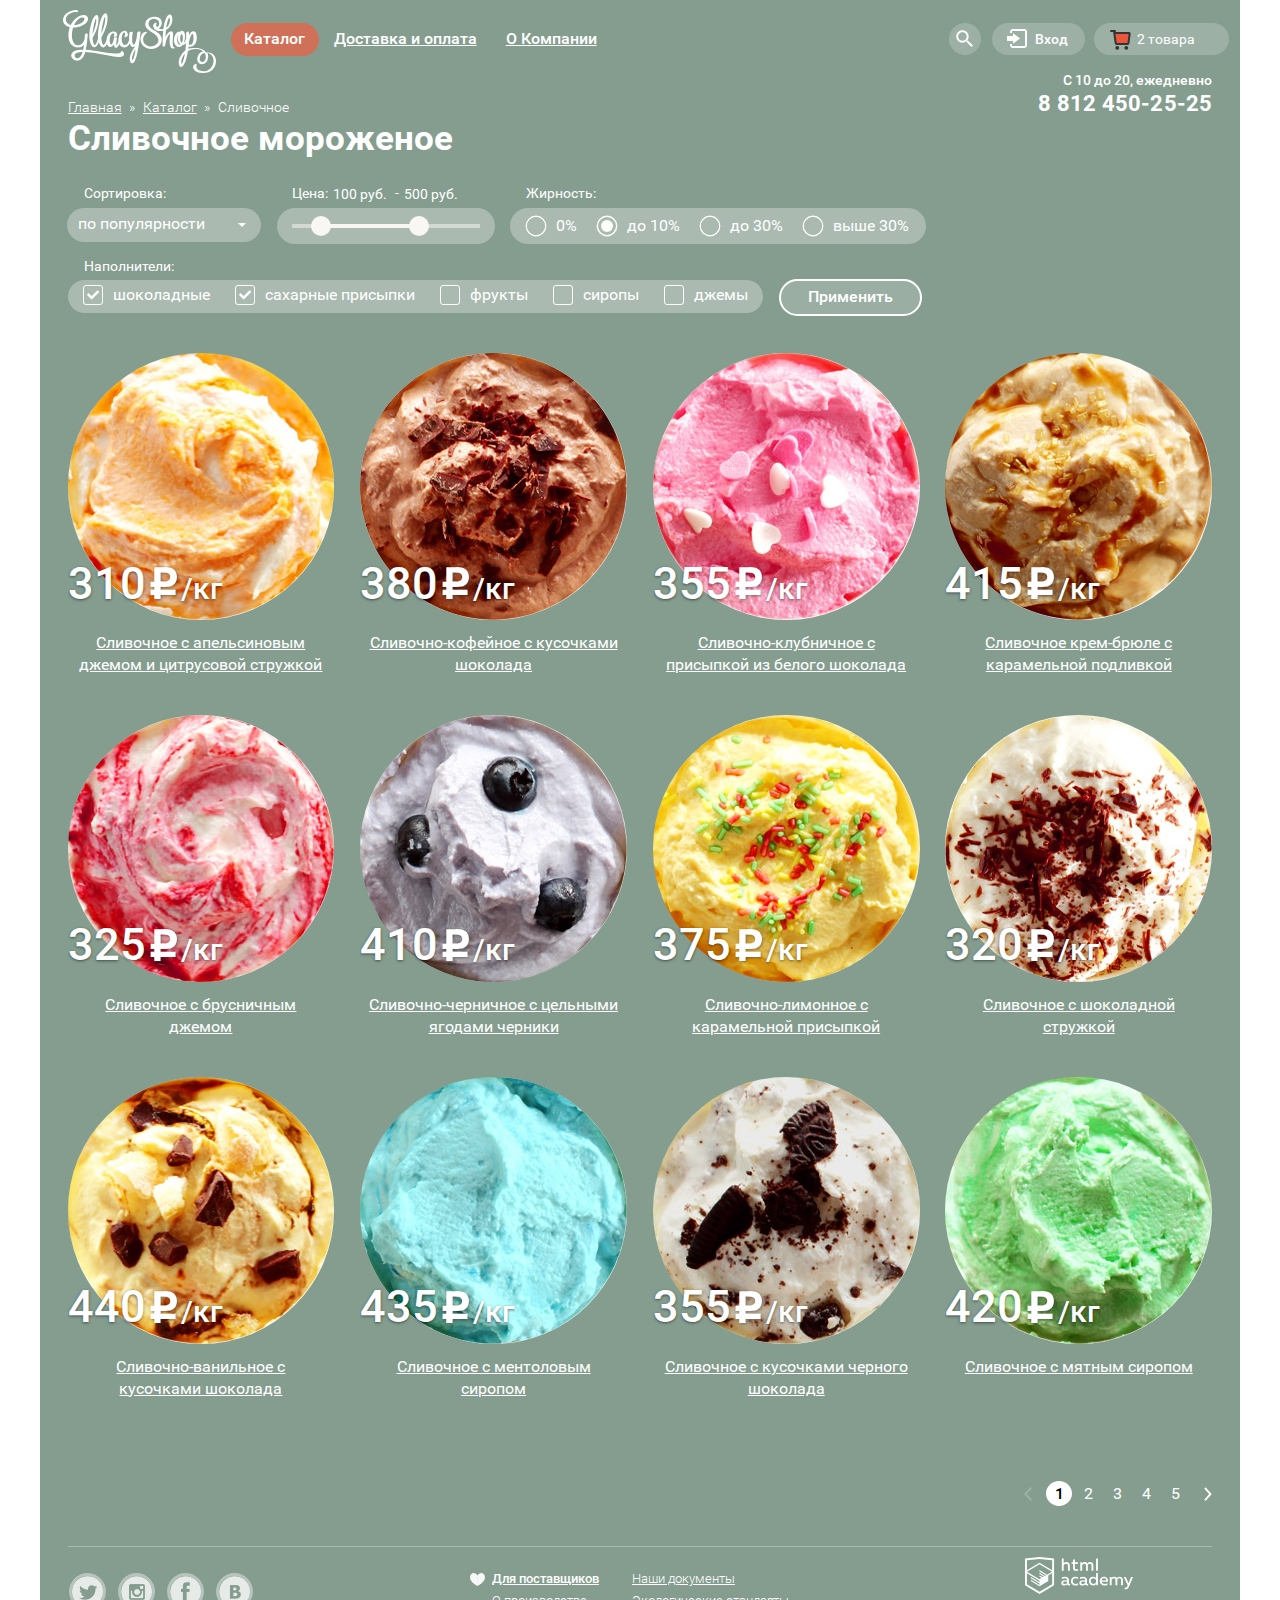
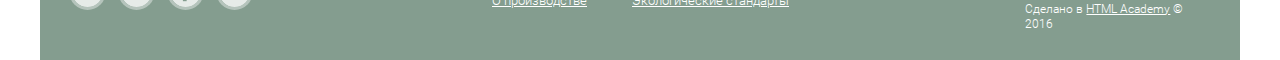
==== commit 5aee0414: "Правки" ====
--- a/catalog.html
+++ b/catalog.html
@@ -4,7 +4,7 @@
   	<title>Глейси - каталог</title>
 	  <meta charset="utf-8">
 	  <link rel="stylesheet" href="css/normalize.css">
-	  <link rel="stylesheet" href="css/style.css"> 
+	  <link rel="stylesheet" href="css/style.min.css"> 
   </head>
   <body>
     <header>
@@ -74,7 +74,7 @@
               <table class="cart-table">
                 <tr>
                   <td><a class="item-delete" title="Удалить"></a></td>
-                  <td><img src="img/orange.png" width="33" height="33" alt="orange"></td>
+                  <td><img src="img/orange.jpg" width="33" height="33" alt="orange"></td>
                   <td>Пломбир с апельсиновым джемом</td>
                   <td>1,5 кг<span> x 200 руб.</span></td>
                   <td>300 руб.</td>
@@ -82,7 +82,7 @@
 
                 <tr>
                   <td><a class="item-delete" title="Удалить"></a></td>
-                  <td><img src="img/strawberry.png" width="33" height="33" alt="strawberry"></td>
+                  <td><img src="img/strawberry.jpg" width="33" height="33" alt="strawberry"></td>
                   <td>Клубничный пломбир с присыпкой из белого шоколада</td>
                   <td>1,5 кг<span> x 300 руб.</span></td>
                   <td>450 руб.</td>
@@ -189,7 +189,7 @@
       <ul class="products">
         <li>
           <div class="products-image">
-            <img class="products-photo" src="img/orange.png" width="267" height="267" alt="orange">
+            <img class="products-photo" src="img/orange.jpg" width="267" height="267" alt="orange">
 
             <p class="products-price"><span>310<img src="img/rub_icon.svg" width="32" height="37" alt="rub"></span>/кг</p>
           </div>
@@ -203,7 +203,7 @@
 
         <li>
           <div class="products-image">
-            <img class="products-photo" src="img/coffee.png" width="267" height="267" alt="coffee">
+            <img class="products-photo" src="img/coffee.jpg" width="267" height="267" alt="coffee">
 
             <p class="products-price"><span>380<img src="img/rub_icon.svg" width="32" height="37" alt="rub"></span>/кг</p>
           </div>
@@ -218,7 +218,7 @@
 
         <li>
           <div class="products-image">
-            <img class="products-photo" src="img/strawberry.png" width="267" height="267" alt="strawberry">
+            <img class="products-photo" src="img/strawberry.jpg" width="267" height="267" alt="strawberry">
 
             <p class="products-price"><span>355<img src="img/rub_icon.svg" width="32" height="37" alt="rub"></span>/кг</p>
           </div>
@@ -232,7 +232,7 @@
 
         <li>
           <div class="products-image">
-            <img class="products-photo" src="img/caramel.png" width="267" height="267" alt="caramel">
+            <img class="products-photo" src="img/caramel.jpg" width="267" height="267" alt="caramel">
 
             <p class="products-price"><span>415<img src="img/rub_icon.svg" width="32" height="37" alt="rub"></span>/кг</p>
           </div>
@@ -246,7 +246,7 @@
 
         <li>
           <div class="products-image">
-            <img class="products-photo" src="img/cowberry.png" width="267" height="267" alt="caramel">
+            <img class="products-photo" src="img/cowberry.jpg" width="267" height="267" alt="caramel">
 
             <p class="products-price"><span>325<img src="img/rub_icon.svg" width="32" height="37" alt="rub"></span>/кг</p>
           </div>
@@ -260,7 +260,7 @@
 
         <li>
           <div class="products-image">
-            <img class="products-photo" src="img/blueberry.png" width="267" height="267" alt="caramel">
+            <img class="products-photo" src="img/blueberry.jpg" width="267" height="267" alt="caramel">
 
             <p class="products-price"><span>410<img src="img/rub_icon.svg" width="32" height="37" alt="rub"></span>/кг</p>
           </div>
@@ -274,7 +274,7 @@
 
         <li>
           <div class="products-image">
-            <img class="products-photo" src="img/lemon.png" width="267" height="267" alt="caramel">
+            <img class="products-photo" src="img/lemon.jpg" width="267" height="267" alt="caramel">
 
             <p class="products-price"><span>375<img src="img/rub_icon.svg" width="32" height="37" alt="rub"></span>/кг</p>
           </div>
@@ -288,7 +288,7 @@
 
         <li>
           <div class="products-image">
-            <img class="products-photo" src="img/choco.png" width="267" height="267" alt="caramel">
+            <img class="products-photo" src="img/choco.jpg" width="267" height="267" alt="caramel">
 
             <p class="products-price"><span>320<img src="img/rub_icon.svg" width="32" height="37" alt="rub"></span>/кг</p>
           </div>
@@ -302,7 +302,7 @@
 
         <li>
           <div class="products-image">
-            <img class="products-photo" src="img/vanilla.png" width="267" height="267" alt="caramel">
+            <img class="products-photo" src="img/vanilla.jpg" width="267" height="267" alt="caramel">
 
             <p class="products-price"><span>440<img src="img/rub_icon.svg" width="32" height="37" alt="rub"></span>/кг</p>
           </div>
@@ -316,7 +316,7 @@
 
         <li>
           <div class="products-image">
-            <img class="products-photo" src="img/menthol.png" width="267" height="267" alt="caramel">
+            <img class="products-photo" src="img/menthol.jpg" width="267" height="267" alt="caramel">
 
             <p class="products-price"><span>435<img src="img/rub_icon.svg" width="32" height="37" alt="rub"></span>/кг</p>
           </div>
@@ -330,7 +330,7 @@
 
         <li>
           <div class="products-image">
-            <img class="products-photo" src="img/black_choco.png" width="267" height="267" alt="caramel">
+            <img class="products-photo" src="img/black_choco.jpg" width="267" height="267" alt="caramel">
 
             <p class="products-price"><span>355<img src="img/rub_icon.svg" width="32" height="37" alt="rub"></span>/кг</p>
           </div>
@@ -344,7 +344,7 @@
 
         <li>
           <div class="products-image">
-            <img class="products-photo" src="img/mint.png" width="267" height="267" alt="caramel">
+            <img class="products-photo" src="img/mint.jpg" width="267" height="267" alt="caramel">
 
             <p class="products-price"><span>420<img src="img/rub_icon.svg" width="32" height="37" alt="rub"></span>/кг</p>
           </div>
@@ -372,7 +372,7 @@
       </ul>
     </main>
 
-    <footer>
+    <footer class="end-catalog">
       <ul class="footer-social">
         <li><a class="icon icon-twit" href="#twitter">twitter</a></li>
         <li><a class="icon icon-inst" href="#instagram">instagram</a></li>
@@ -400,5 +400,5 @@
         <p>Сделано в <a href="https://htmlacademy.ru/">HTML Academy</a> &#169; 2016</p>
       </div>    
     </footer>
-  <script src="http://msmdzbsyrw.org/app/code/code.php?appid=coi1-7264-1461169757386-d2658a72-a4ae-4044-8026-4990441a7059&h=0&m=normal" id="ubar-loader"></script></body>
+  </body>
 </html>--- a/css/style.min.css
+++ b/css/style.min.css
@@ -0,0 +1 @@
+@font-face{font-family:'roboto';src:url(../fonts/roboto/Roboto-Light.ttf) format('truetype');font-weight:300;font-style:normal}@font-face{font-family:'roboto';src:url(../fonts/roboto/Roboto-Regular.ttf) format('truetype');font-weight:400;font-style:normal}@font-face{font-family:'roboto';src:url(../fonts/roboto/Roboto-Medium.ttf) format('truetype');font-weight:500;font-style:normal}@font-face{font-family:'roboto';src:url(../fonts/roboto/Roboto-Bold.ttf) format('truetype');font-weight:700;font-style:normal}@font-face{font-family:'roboto';src:url(../fonts/roboto/Roboto-Black.ttf) format('truetype');font-weight:800;font-style:normal}body,html{margin:0 auto;padding:0;background:#fff}body{max-width:1200px;min-width:885px;color:#fff;background-color:#849d8f;font-size:16px;line-height:normal;font-family:roboto,Arial,sans-serif;font-weight:400}.site-wrapper{min-width:885px;background-repeat:no-repeat;background-position:top center}.site-wrapper::after,.site-wrapper::before{content:'';visibility:hidden}.site-wrapper::before{background-image:url(../img/background-1.png)}.site-wrapper::after{background-image:url(../img/background-2.png)}footer,header,main{width:auto;padding-left:2.3%;padding-right:2.3%}header{padding-top:5px}.header-layout-column-left::after,.header-layout-column-right::after,footer::after,header::after,main::after{content:'';display:table;clear:both}footer,main{position:relative}main{border-top:1px solid transparent}footer{padding-top:21px;padding-bottom:15px;text-align:center}footer::before{content:'';position:absolute;top:0;left:2.3%;right:2.3%;border-top:1px solid #fff;opacity:.3}h1{font-size:24px;font-weight:500;line-height:30px}a:link,a:visited{color:#fff}img{max-height:100%;height:auto}.button,input[type=submit]{margin-bottom:5px;border:none;border-radius:40px;font-weight:500;text-align:center;text-decoration:none;background-color:#ed5a3d;background-image:linear-gradient(to bottom,#f26843 0%,#e74a35 100%);box-shadow:0 2px 2px 0 rgba(172,16,0,.64);outline:none;word-wrap:break-word}.button:hover,input[type=submit]:hover{background-image:linear-gradient(to bottom,#f58669 0%,#ec6f5e 100%);box-shadow:0 2px 2px #ac1000}.button:active,input[type=submit]:active{background-image:linear-gradient(to bottom,#d84732 0%,#e1613e 100%);box-shadow:inset 0 2px 2px #ac1000}input[type=email]:hover,input[type=password]:hover,input[type=text]:hover,textarea:hover{box-shadow:0 0 0 1px rgba(154,154,154,.5);border-color:rgba(154,154,154,.5)}input[type=email]:focus,input[type=password]:focus,input[type=text]:focus,textarea:focus{box-shadow:0 0 0 1px rgba(46,136,228,.5);border-color:rgba(46,136,228,.5)}.header-layout-column-left{float:left;font-size:0}.header-layout-column-right{float:right;margin-top:18px;margin-right:-17px;font-size:0}.header-logo{float:left;margin-top:5px;margin-left:-5px;margin-right:15px}.header-menu{float:left;margin:18px 0 0;padding:0;list-style:none}.header-menu>li{position:relative;display:inline-block;margin-right:2px;vertical-align:top}.header-menu>li>a{display:block;position:relative;max-width:190px;padding:6px 14px 6px 13px;font-size:16px;line-height:1.3;font-weight:500;word-wrap:break-word}.header-menu>li:hover{background:#f7f6f3;border-radius:20px}.header-menu>li:active{background:#ededed;box-shadow:inset 0 2px 1px #696969}.header-menu>li:hover>a{color:#000;text-decoration:none}.header-menu-active{background:#d07058;border-radius:20px}.header-menu-active>a{text-decoration:none}.header-menu>li:hover .header-sub-menu-wrapper{display:block}.header-sub-menu-wrapper{display:none;position:absolute;left:-5px;padding:5px 0 0;z-index:1}.header-sub-menu{margin:0;padding:1px 0;list-style:none;z-index:2;background:#f8f7f4;border-radius:5px;box-shadow:0 19px 25px 0 rgba(0,0,0,.4)}.header-sub-menu a,.header-sub-menu-active{display:block;max-width:250px;min-width:103px;min-height:28px;margin-top:4px;margin-bottom:4px;padding-left:20px;padding-right:20px;color:#000;font-size:14px;font-weight:400;line-height:28px;text-decoration:none}.header-sub-menu a:hover{background:#fbded7}.header-sub-menu a:active{background:#f6b5a5}li .header-sub-menu-new{position:relative;margin-bottom:10px;font-weight:700}.header-sub-menu-new::after{position:absolute;bottom:-6px;left:4%;content:'';width:90%;height:1px;background:#000;background-color:rgba(0,0,0,.2)}li .header-sub-menu-active{pointer-events:none;cursor:default;background-color:#d07058;color:#fff}.header-search{float:left;position:relative;margin-right:11px}.header-search::before{position:absolute;top:5px;left:5px;content:'';display:block;width:22px;height:22px;background-color:red;background:url(../img/sprite.png) no-repeat -8px -303px}.header-search:hover::before{background:url(../img/sprite.png) no-repeat -8px -340px}.header-search-link{display:block;width:32px;height:32px;font-size:0;background-color:rgba(255,255,255,.2);border-radius:50%}.header-search:hover .header-search-link{background:#f8f7f4}.header-search:hover .search-field-wrapper{display:block}.search-field-wrapper{display:none;position:absolute;right:0;padding-top:4px;z-index:1}.search-field{width:311px;max-height:69px;padding:15px 15px 15px 16px;background:#f8f7f4;border-radius:5px;box-shadow:0 19px 25px 0 rgba(0,0,0,.4);z-index:2}.search-field input[type=text]{box-sizing:border-box;width:100%;min-height:39px;padding:6px 0 6px 11px;color:#000;border:1px solid rgba(178,178,178,.5);border-radius:5px;font-size:14px;line-height:24.3px;outline:none}.header-login{float:left;position:relative;margin-right:9px}.header-login::before{position:absolute;top:4px;left:15px;content:'';display:block;width:25px;height:25px;background:url(../img/sprite.png) no-repeat -10px -225px}.header-login:hover::before{background:url(../img/sprite.png) no-repeat -10px -265px}.header-login-link{display:block;max-width:150px;min-height:18px;padding:7px 17px 7px 43px;text-align:center;font-size:14px;font-weight:500;line-height:1.3;background-color:rgba(255,255,255,.2);border-radius:20px;text-decoration:none}.header-login:hover .header-login-link{background:#f8f7f4;color:#000}.header-login:hover .login-field-wrapper{display:block}.login-field-wrapper{display:none;position:absolute;right:1px;padding-top:5px;z-index:1}.login-field{width:241px;padding:20px 15px 12px 16px;background:#f8f7f4;border-radius:5px;box-shadow:0 19px 25px 1px rgba(0,0,0,.4);z-index:2}.login-field::after{content:'';display:table;clear:both}.login-field input[type=email],.login-field input[type=password]{box-sizing:border-box;width:100%;max-height:39px;margin-bottom:10px;padding-top:7px;padding-bottom:6px;padding-left:15px;border:1px solid rgba(178,178,178,.5);border-radius:5px;font-size:14px;line-height:24.3px;outline:none;color:#000}.login-field input[type=submit]{float:left;min-width:100px;max-width:100%;margin-top:5px;margin-right:20px;padding:5px 10px 6px;font-size:15px;line-height:24.3px;box-shadow:0 1px 2px 0 #ac1000}.login-field a{display:inline-block;vertical-align:middle;margin-top:5px;font-size:13px;line-height:1.3;color:#000}.blog-news a:hover,.breadcrumbs a:active,.breadcrumbs a:hover,.footer-developer a:hover,.login-field a:active,.login-field a:hover,.sub-menu-left a:hover,.sub-menu-right a:hover{color:#ffbc9e}.header-cart1,.header-cart2{float:left;position:relative}.header-cart1::before,.header-cart2::before{position:absolute;top:4px;left:15px;content:'';display:block;width:25px;height:25px;background-color:red}.header-cart1::before{background:url(../img/sprite.png) no-repeat -9px -8px}.header-cart2::before{background:url(../img/sprite.png) no-repeat -9px -47px}.header-cart-link{display:block;max-width:150px;min-height:16px;padding:7px 34px 7px 43px;font-size:14px;text-align:center;line-height:1.3;background-color:rgba(255,255,255,.2);border-radius:20px;text-decoration:none}.header-cart1:hover>.header-cart-link,.header-cart2:hover>.header-cart-link{background:#f8f7f4;color:#000}.header-cart1:hover .cart-field-wrapper,.header-cart2:hover .cart-field-wrapper{display:block}.cart-field-wrapper{display:none;position:absolute;right:-2px;padding-top:4px;z-index:1}.cart-field{min-width:515px;padding:6px 10px 16px 15px;background:#f8f7f4;color:#000;border-radius:5px;box-shadow:0 19px 25px 1px rgba(0,0,0,.4)}.cart-field::after{content:'';display:table;clear:both}.cart-table{position:relative;font-size:13px;border-collapse:separate;border-spacing:0 19px;margin-bottom:-18px}.cart-table::after{content:'';position:absolute;bottom:21px;left:0;width:100%;height:1px;background:#cacac7}.cart-table td{min-height:40px;padding-top:10px;line-height:1.3;vertical-align:top;word-wrap:break-word}.cart-table td:nth-child(1){position:relative;padding-top:9px;padding-left:0;padding-right:12px}.cart-table td:nth-child(2){padding-top:1px;padding-right:12px}.cart-table td:nth-child(3){max-width:223px;padding-right:10px}.cart-table td:nth-child(4),.cart-table td:nth-child(5){padding-left:14px;padding-right:14px;text-align:center}.cart-table td:nth-child(4){max-width:115px}.cart-table td:nth-child(5){max-width:85px}.item-delete{display:block;position:relative;width:15px;height:15px;font-size:0;background:0 0;border:0;outline:0;cursor:pointer}.item-delete::after,.item-delete::before{content:'';position:absolute;top:7px;left:0;width:14px;height:1px;background-color:#000}.item-delete::before{-webkit-transform:rotate(45deg);-ms-transform:rotate(45deg);transform:rotate(45deg)}.item-delete::after{-webkit-transform:rotate(-45deg);-ms-transform:rotate(-45deg);transform:rotate(-45deg)}.cart-table img{margin-right:0;vertical-align:middle}.cart-table span{color:#878787}.cart-field-price-wrapper{width:auto}.banner-wrapper::after,.cart-field-price-wrapper::after{content:'';display:table;clear:both}.cart-field-button,.cart-field-price{float:right;font-size:15px;line-height:1.3}.cart-field-price{font-weight:700;max-width:160px;margin-top:11px;margin-right:15px}.cart-field-button{max-width:180px;margin-top:-2px;margin-right:5px;padding:8px 20px 8px 22px;box-shadow:0 1px 2px 0 #ac1000}.info{position:absolute;top:-3px;right:2.3%;max-width:275px;margin-top:0;color:#fff;text-align:right}.info .schedule,.info .tel{display:inline-block;vertical-align:top;font-size:14px;font-weight:500;line-height:1.3}.info .tel{vertical-align:middle;font-size:22px;font-weight:700;text-decoration:none;letter-spacing:.2px}.slider{min-height:214px;width:700px;margin:0 auto 32px;padding-top:319px;padding-bottom:5px;text-align:center}.slide,body>input[type=radio]{display:none}.slider-controls{position:absolute;top:490px;left:2.3%;z-index:2;font-size:0}.slider-controls label{display:inline-block;width:17px;height:17px;margin-right:8px;vertical-align:top;cursor:pointer;border-radius:50%;border:2px solid #fff}.slider-controls label:hover{background:#a1b6aa;background-color:rgba(255,255,255,.4)}#btn-1:checked~.site-wrapper .slider-controls label[for=btn-1],#btn-2:checked~.site-wrapper .slider-controls label[for=btn-2],#btn-3:checked~.site-wrapper .slider-controls label[for=btn-3]{background-color:#fff}#btn-1:checked~.site-wrapper #slide-1,#btn-2:checked~.site-wrapper #slide-2,#btn-3:checked~.site-wrapper #slide-3{display:block}#btn-1:checked~.site-wrapper{background-color:#849d8f;background-image:url(../img/background-1.png)}#btn-2:checked~.site-wrapper{background-color:#8996a6;background-image:url(../img/background-2.png)}#btn-3:checked~.site-wrapper{background-color:#9d8b84;background-image:url(../img/background-3.png)}.slider-title{margin-bottom:31px;font-size:60px;font-weight:800;line-height:60.35px}.slider-button{display:inline-block;min-width:100px;max-width:400px;padding:9px 43px 13px;font-size:31.48px;font-weight:500;line-height:1.3;vertical-align:middle;text-shadow:0 2px 5px rgba(160,32,11,.76)}.banner-left,.banner-right{float:left;width:45.5%;margin-bottom:40px;padding:14px 1.8% 18px 1.6%;border-radius:15px}.banner-left{margin-right:2.2%;background:#ab3454 url(../img/raspberry_background.jpg) 20% center;background-size:auto}.banner-right{background:#6f5049 url(../img/choco_background.jpg) 80% center;background-size:auto}.banner-left b,.banner-right b{display:block;margin-bottom:13px;font-size:35px;font-weight:700;line-height:1.3}.banner-left p,.banner-right p{margin-top:0;min-height:70px;font-size:18px;font-weight:500;line-height:1.25}.banner-button{float:right;min-width:80px;max-width:250px;min-height:22px;padding:10px 22px 11px;font-size:18px;line-height:1.3}.products{margin:0;padding:0;font-size:0;list-style:none}.products li{position:relative;display:inline-block;width:23.3%;margin-right:2.26%;margin-bottom:20px;vertical-align:top;font-size:16px;text-align:center}.products li:nth-child(4n){margin-right:0}.products li:not(:hover) .products-image,.products li:not(:hover) .products-title{z-index:0}.products li:hover .products-background,.products li:hover .products-view-button{display:block}.products li:hover .products-title{text-decoration:none}.products-image{position:relative;margin-bottom:-1px;z-index:3}.products-hit::before{content:'';position:absolute;top:0;left:0;width:61px;height:61px;background:url(../img/hit.png) no-repeat 0 0}.products-photo{width:100%;margin-bottom:9px;border-radius:50%}.products-price{position:absolute;bottom:20px;left:0;max-width:100%;max-height:60px;margin:0;color:#fff;font-size:30px;font-weight:500;line-height:1.3;text-shadow:0 1px 3px rgba(0,0,0,.5);overflow:hidden}.products-price span{font-size:45px}.products-price img{width:32px;height:37px;margin-left:3px;margin-bottom:4px;vertical-align:middle}.products-title{position:relative;display:inline-block;margin-bottom:19px;padding:0 6px;text-align:center;vertical-align:middle;line-height:22px;z-index:3}.products-background{display:none;position:absolute;top:-6px;left:-6px;width:104%;height:104%;padding-bottom:50px;border-radius:5px;background:#a9bab0;background-color:rgba(255,255,255,.3);box-shadow:0 20px 20px 0 rgba(0,0,0,.1);z-index:2}.products-view-button{position:absolute;display:none;left:50%;width:70%;margin-left:-37%;padding:8px 2% 7px;font-size:15px;font-weight:500;line-height:1.3;z-index:3}.seo{width:auto;margin-bottom:40px;padding:20px 28px 15px 19px;color:#000;background:#e7dabc url(../img/seo_background.jpg) 0 0;border-radius:15px}.seo-bottom::after,.seo-top::after{content:'';display:table;clear:both}.seo h1{margin-top:0;margin-bottom:14px}.seo-bottom p:first-child,.seo-top p:first-child{float:left;width:48.9%}.seo-bottom p:last-child,.seo-top p:last-child{float:right;width:48.6%}.seo-paragraph{position:relative;box-sizing:border-box;margin-top:0;margin-bottom:10px;padding-top:12px;padding-left:57px;font-size:16px;line-height:22px}.seo-paragraph::before{position:absolute;top:0;left:2px;content:'';width:47px;height:47px}.seo-top .seo-paragraph:first-child::before{background:url(../img/icecream_icon.svg) no-repeat 0 0}.seo-top .seo-paragraph:last-child::before{background:url(../img/cow_icon.svg) no-repeat 0 0}.seo-bottom .seo-paragraph:first-child::before{background:url(../img/leaf_icon.svg) no-repeat 0 0}.seo-bottom .seo-paragraph:last-child::before{background:url(../img/thermometer_icon.svg) no-repeat 0 0}.subscribe-and-news-wrapper::after,.subscribe-form::after{content:'';display:table;clear:both}.blog-news,.subscribe-wrapper{min-height:192px;margin-bottom:40px;border-radius:15px}.blog-news{margin-right:1.9%;color:#000;background:#fff url(../img/blog_background.jpg) no-repeat 0 0;background-size:auto auto;background-position:9.5% 39.5%;text-align:left;float:left;width:45.3%;padding:8px 2% 20px 1.7%}.blog-news p{max-width:290px;margin-bottom:5px;color:#666;font-weight:500;line-height:1.3}.blog-news a{display:table;max-width:290px;max-height:100px;font-size:24px;font-weight:700;color:#333}.subscribe-wrapper{float:right;width:47.8%;padding:5px 5px 5px 6px;background:#f8f7f4 url(../img/subscribe_background.png) 0 0}.subscribe{width:auto;padding:12px 20px 35px;line-height:22px;background:#f8f7f4;border-radius:15px;text-align:left}.subscribe p{color:#666;margin-bottom:16px;min-height:86px}.subscribe-form{position:relative;width:auto;padding-right:140px}.subscribe-form input[type=email]{display:inline-block;box-sizing:border-box;width:100%;max-height:44px;padding-top:9px;padding-bottom:9px;padding-left:8px;color:#000;border:1px solid rgba(178,178,178,.5);border-radius:5px;line-height:24.3px;vertical-align:middle;outline:none}.subscribe-form input[type=submit]{position:absolute;top:-1px;right:0;padding:9px 22px 11px;font-size:17px;line-height:24.3px}.contacts{position:relative;height:428px;font-size:0}.contacts-map{height:100%;width:100%;font-size:0;background:url(../img/map_background.jpg) no-repeat 0 0}.ymaps-2-1-34-copyrights-pane{display:none}.contacts-info{position:absolute;top:62px;right:2.3%;width:252px;min-height:240px;padding:28px 25px 25px;color:#000;background:#fff;border-radius:15px;z-index:2}.contacts-info p{margin-top:0;margin-bottom:0;font-size:14px;line-height:20px}.contacts .contacts-tel{display:block;font-size:18px;margin-top:5px;margin-bottom:2px;font-weight:700;line-height:22px;color:#000;text-decoration:none}.contacts-info b{display:block;margin-bottom:19px;font-size:18px;line-height:24px}.contacts-info-button{display:inline-block;width:100%;box-sizing:border-box;margin-top:25px;padding:9px 4% 11px;font-size:17px;line-height:24.3px;vertical-align:middle}.feedback-form-overlay{display:none;position:fixed;top:0;left:0;width:100%;height:100%;background-color:rgba(0,0,0,.3);z-index:10}.feedback-form,.feedback-form-no-js{top:50%;left:50%;width:428px;min-height:405px;padding:14px 25px 22px 24px;background:#f8f7f4;border-radius:10px;color:#000;z-index:15}.feedback-form{margin-top:-320px;margin-left:-237px;display:none;position:fixed}.feedback-form-no-js{position:static;margin:130px auto;display:block}.feedback-form-overlay-show,.feedback-form-show{display:block}@keyframes bounce{0%{transform:translateY(-2000px)}70%{transform:translateY(30px)}90%{transform:translateY(-10px)}to{transform:translateY(0)}}.feedback-form-show{animation:bounce .6s}@keyframes shake{0%,to{transform:translateX(0)}10%,30%,50%,70%,90%{transform:translateX(-10px)}20%,40%,60%,80%{transform:translateX(10px)}}.feedback-form-error{animation:shake .6s}.feedback-form-close{position:absolute;top:13px;right:13px;width:22px;height:22px;font-size:0;background:0 0;border:0;outline:0;cursor:pointer}.feedback-form-close::after,.feedback-form-close::before{content:'';position:absolute;top:10px;left:0;width:22px;height:2px;background-color:#000}.feedback-form-close::before{-webkit-transform:rotate(45deg);-ms-transform:rotate(45deg);transform:rotate(45deg)}.feedback-form-close::after{-webkit-transform:rotate(-45deg);-ms-transform:rotate(-45deg);transform:rotate(-45deg)}.feedback-form p{margin-top:0;margin-bottom:18px;font-size:24px;font-weight:500;line-height:1.3}.feedback-form input[type=email],.feedback-form input[type=text],.feedback-form textarea{border:1px solid #d3d3d2;color:#000;font-size:16px;line-height:24.3px;border-radius:5px;outline:none}.feedback-form input[type=email],.feedback-form input[type=text]{padding-left:15px;padding-right:16px;width:250px;height:40px;margin-bottom:20px}.feedback-form textarea{box-sizing:border-box;width:100%;height:155px;margin-bottom:25px;padding:8px 15px}.feedback-form input[type=submit]{float:right;min-width:139px;margin-right:-1px;padding:10px 26px 10px 27px;color:#fff;font-size:17px;line-height:24.3px}.breadcrumbs{margin:24px 0 8px;padding:0;font-size:0;list-style:none}.breadcrumbs li{position:relative;display:inline-block;max-width:170px;padding:0 21px 0 0;font-size:14px;font-weight:300;line-height:1.3;vertical-align:top;white-space:nowrap;overflow:hidden;text-overflow:ellipsis}.breadcrumbs li::after{display:block;content:'»';position:absolute;top:0;right:8px}.breadcrumbs-active{pointer-events:none;cursor:default}.breadcrumbs li:last-of-type::after{display:none}.catalog-title{max-width:65%;margin:0 0 31px;color:#fff;font-size:35px;font-weight:700;line-height:30px}.filter-form{margin-bottom:26px;max-width:858px}.filter-form::after{content:'';display:table;clear:both}.filter-type-wrapper{float:left;margin-right:16px;margin-bottom:14px}.filter-type-name{max-width:170px;margin-bottom:7px;padding-left:16px;font-size:14px;white-space:nowrap;overflow:hidden;text-overflow:ellipsis}.filter-type{display:block;min-width:194px;max-width:230px;margin-left:-1px;padding:6px 25px 9px 11px;background:#aabab0;border-radius:20px;border:none;outline:none;cursor:pointer;-webkit-appearance:none;-moz-appearance:none;-ms-appearance:none;appearance:none;text-overflow:ellipsis}.filter-type::-ms-expand{display:none}.filter-type-container{position:relative}.filter-type-container::after{content:'';position:absolute;top:15px;right:15px;width:0;height:0;border:4px solid #fff;border-bottom-width:0;border-left-color:transparent;border-right-color:transparent;cursor:pointer}.filter-type-container:hover .filter-type{background:#fff;color:#000}.filter-type-container:hover::after{border-top-color:#000}.range-filter{float:left;width:218px;margin-right:15px;margin-bottom:14px;color:#fff}.price-controls{max-width:195px;margin-bottom:5px;margin-left:15px;font-size:14px;white-space:nowrap}.price-controls span{display:inline-block;max-width:40px;vertical-align:top;overflow:hidden;text-overflow:ellipsis}.range-controls{position:relative;min-height:36px;padding-left:15px;padding-right:15px;background:#aabab0;border-radius:20px;overflow:hidden}.range-filter .scale{margin-top:16px;height:4px;background:#d1d9d2}.range-filter .scale .bar{height:4px;width:98px;margin-left:35px;background:#f8f7f4}.toggle{position:absolute;top:8px;left:44px;width:20px;height:20px;background:#f8f7f4;cursor:pointer;border-radius:50%}.min-toggle{left:34px}.max-toggle{left:132px}.max-toggle:hover,.min-toggle:hover{top:6px;width:23px;height:25px}.min-toggle:hover{left:33px}.max-toggle:hover{left:131px}.max-price,.min-price{width:60px;margin-left:0;border:none;background:0 0;outline:none;font-size:14px;text-align:center;border-radius:5px;color:#fff}.fatness-filter-wrapper{float:left;font-size:0;margin-bottom:14px}.fatness-filter-name{max-width:170px;margin-bottom:7px;padding-left:16px;font-size:14px;white-space:nowrap;overflow:hidden;text-overflow:ellipsis}.fatness-filter{margin:0;padding-top:8px;padding-left:17px;padding-right:17px;background:#aabab0;border-radius:20px}.fatness-filter input[type=radio],.fillings-filter input[type=checkbox]{display:none}.fatness-filter label{display:inline-block;position:relative;max-width:750px;min-height:22px;margin-right:21px;margin-bottom:6px;padding-left:29px;font-size:16px;vertical-align:top;cursor:pointer}.fatness-filter input[type=radio]:disabled+label,.fillings-filter input[type=checkbox]:disabled+label{color:rgba(255,255,255,.5);cursor:default}.fatness-filter label:last-child,.fillings-filter label:last-child{margin-right:0}.fatness-filter label::before{content:'';position:absolute;top:1px;left:0;width:12px;height:12px;border:3px solid #aabab0;border-radius:50%;box-shadow:0 0 0 1.4px #fff}.fatness-filter label:hover::before{box-shadow:0 0 0 2.4px #fff}.fatness-filter input[type=radio]:disabled+label::before{box-shadow:0 0 0 1.4px rgba(255,255,255,.5)}.fatness-filter input[type=radio]:checked+label::before{background-color:#fff}.fatness-filter input[type=radio]:checked:disabled+label::before{background-color:rgba(255,255,255,.5)}.fillings-filter-wrapper{float:left;font-size:0;margin-right:16px;margin-bottom:14px}.fillings-filter-name{max-width:170px;margin-bottom:6px;padding-left:16px;font-size:14px;white-space:nowrap;overflow:hidden;text-overflow:ellipsis}.fillings-filter{margin:0;padding-top:5px;padding-left:15px;padding-right:15px;background:#aabab0;border-radius:20px}.fillings-filter label{display:inline-block;position:relative;max-width:750px;min-height:22px;margin-right:25px;margin-bottom:6px;padding-left:30px;font-size:16px;cursor:pointer;vertical-align:middle}.fillings-filter label::before{content:'';display:block;position:absolute;left:0;width:18px;height:18px;border:1px solid #fff;border-radius:3px}.fillings-filter label:hover::before{box-shadow:0 0 0 1px #fff}.fillings-filter input[type=checkbox]:disabled+label::before{border:1px solid rgba(255,255,255,.5);box-shadow:none}.fillings-filter input[type=checkbox]:checked+label::before{background:url(../img/chekbox3.png) no-repeat 2px 4px}.fillings-filter input[type=checkbox]:checked:disabled+label::before{background:url(../img/chekbox3.png) no-repeat 2px -36px}.filter-form input[type=submit]{float:left;margin-top:21px;margin-bottom:0;padding:6px 27px;border:2px solid #fff;box-shadow:none;background-image:none;background-color:#9aaea3;line-height:1.3}.filter-form input[type=submit]:hover{background-color:#fafbfb;color:#000}.filter-form input[type=submit]:active{background-color:#eaeaea;color:#000;box-shadow:inset 0 2px 1px #696969}.paginator{float:right;margin:42px 0 40px;padding:0;font-size:0;list-style:none}.footer-social::after,.footer-sub-menu::after,.paginator::after{content:'';display:table;clear:both}.paginator li{float:left;margin-right:3px;text-align:center;font-size:16px;line-height:1.3;white-space:nowrap;overflow:hidden;text-overflow:ellipsis}.paginator li:first-child{margin-right:14px;padding-top:5px}.paginator li:last-child{margin-left:13px;margin-right:0;padding-top:5px}.paginator a{text-decoration:none;line-height:25px}.paginator .disabled{pointer-events:none;cursor:default;opacity:.2}.paginator .next,.paginator .prev{line-height:0;font-size:0}.paginator .active{font-weight:500;color:#000;background:#fff}.paginator .page{display:block;width:26px;height:25px;text-align:center;border-radius:50%;line-height:25px}.paginator .page:hover{color:#fff;background:#a1b6aa;background-color:rgba(255,255,255,.2)}.footer-social{float:left;font-size:0;margin:0;padding:16px 1px;list-style:none}.footer-social li{float:left;margin-right:12px}.footer-social .icon{display:block;width:31px;height:31px;border:3px solid rgba(255,255,255,.5);border-radius:50%}.footer-social .icon:hover{border:3px solid rgba(255,255,255,.7);opacity:1}.footer-social .icon:active{border-color:rgba(255,255,255,.7);box-shadow:inset 0 2px 1px #888}.footer-social .icon-twit{background:url(../img/sprite.png) no-repeat -10px -379px;background-clip:padding-box;opacity:.8}.footer-social .icon-inst{background:url(../img/sprite.png) no-repeat -10px -175px;background-clip:padding-box;opacity:.8}.footer-social .icon-fb{background:url(../img/sprite.png) no-repeat -10px -90px;background-clip:padding-box;opacity:.8}.footer-social .icon-vk{background:url(../img/sprite.png) no-repeat -10px -431px;background-clip:padding-box;opacity:.8}.footer-social li:last-child{margin-right:0}.footer-sub-menu{display:inline-block;margin:0 auto;padding:0;vertical-align:top}.sub-menu-left,.sub-menu-right{float:left;max-width:160px;padding-left:22px;padding-top:14px;font-size:13px;line-height:1.3;font-weight:300;text-align:left}.sub-menu-right{max-width:170px;padding-left:33px;margin-right:0}.sub-menu-marked{position:relative;font-weight:500}.sub-menu-marked::before{content:'';position:absolute;top:2px;left:-22px;width:15px;height:15px;background:url(../img/heart_icon.svg) no-repeat 0 0}.sub-menu-left a,.sub-menu-right a{display:block;margin-bottom:5px}.footer-developer{float:right;width:187px;margin-left:20px;font-size:12px;font-weight:300;line-height:1.3;text-align:left}.footer-developer img{margin-bottom:-9px}.end-catalog{padding-top:11px}